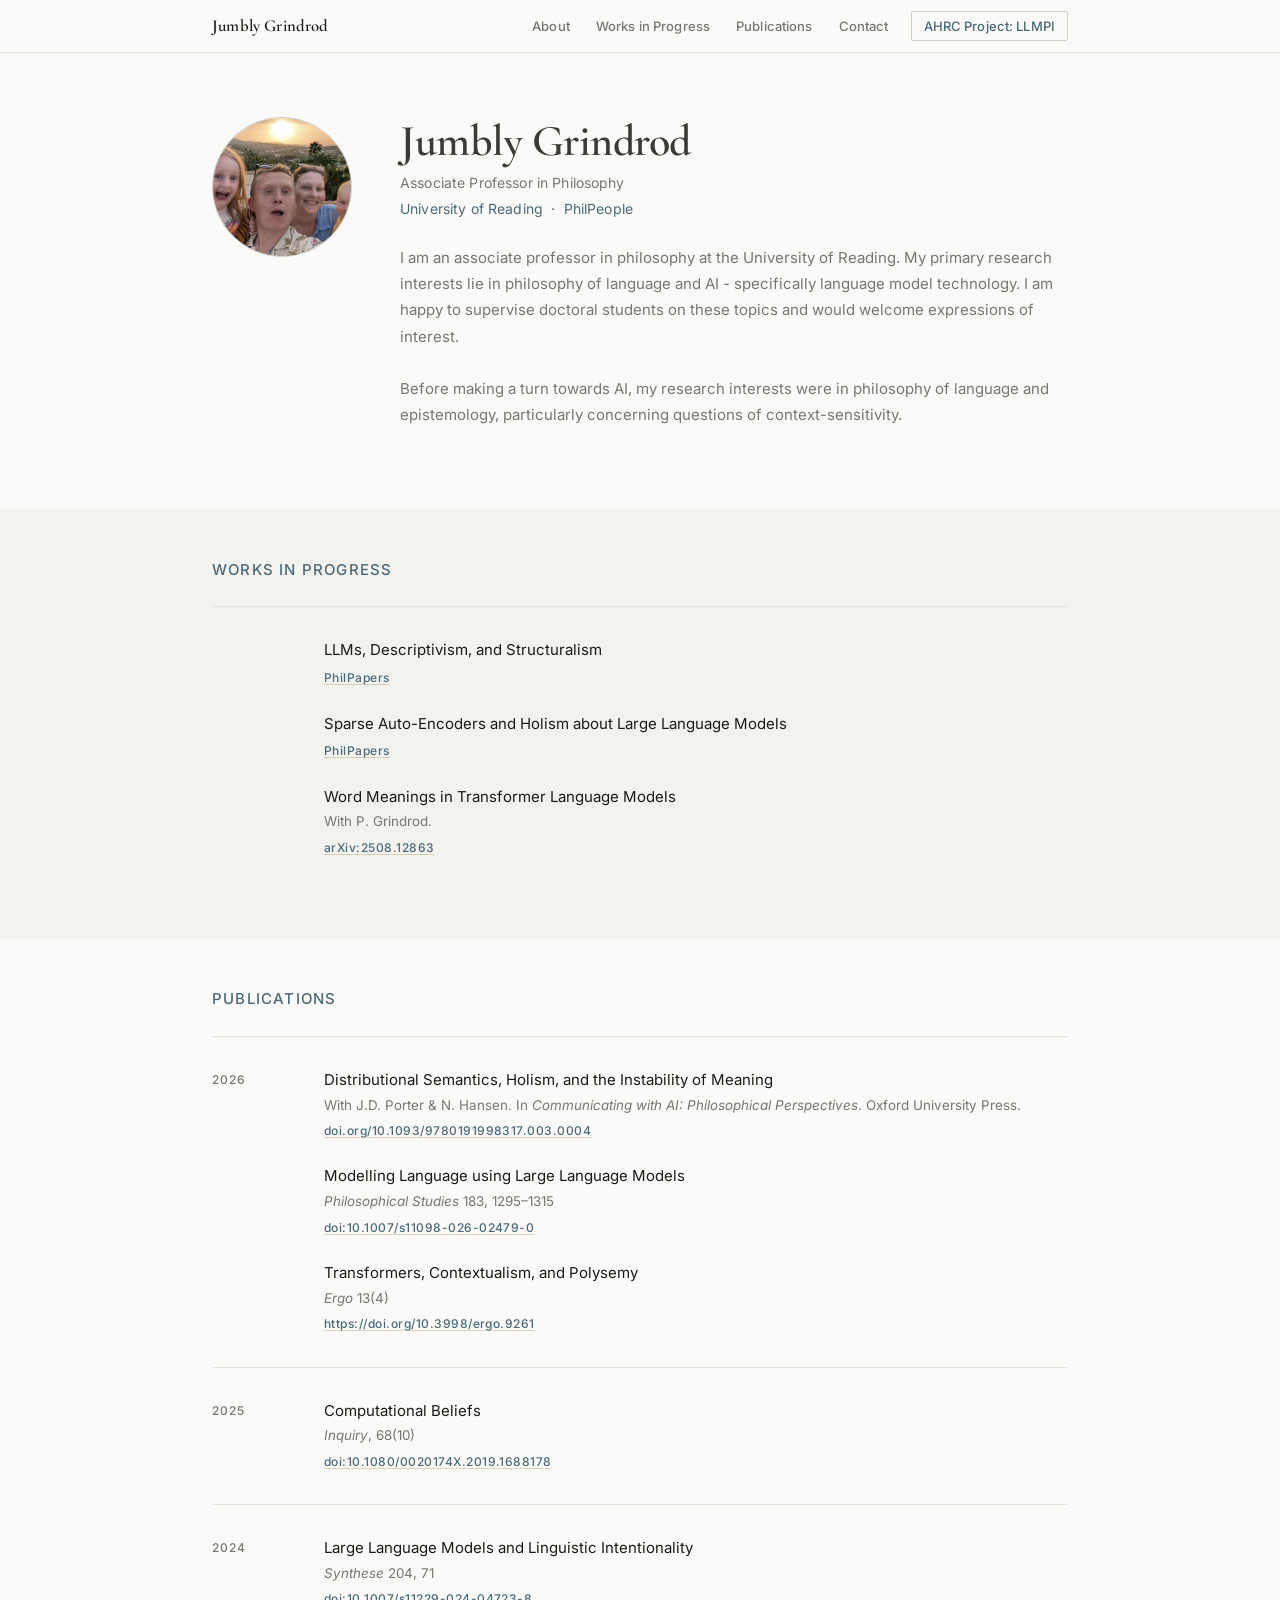
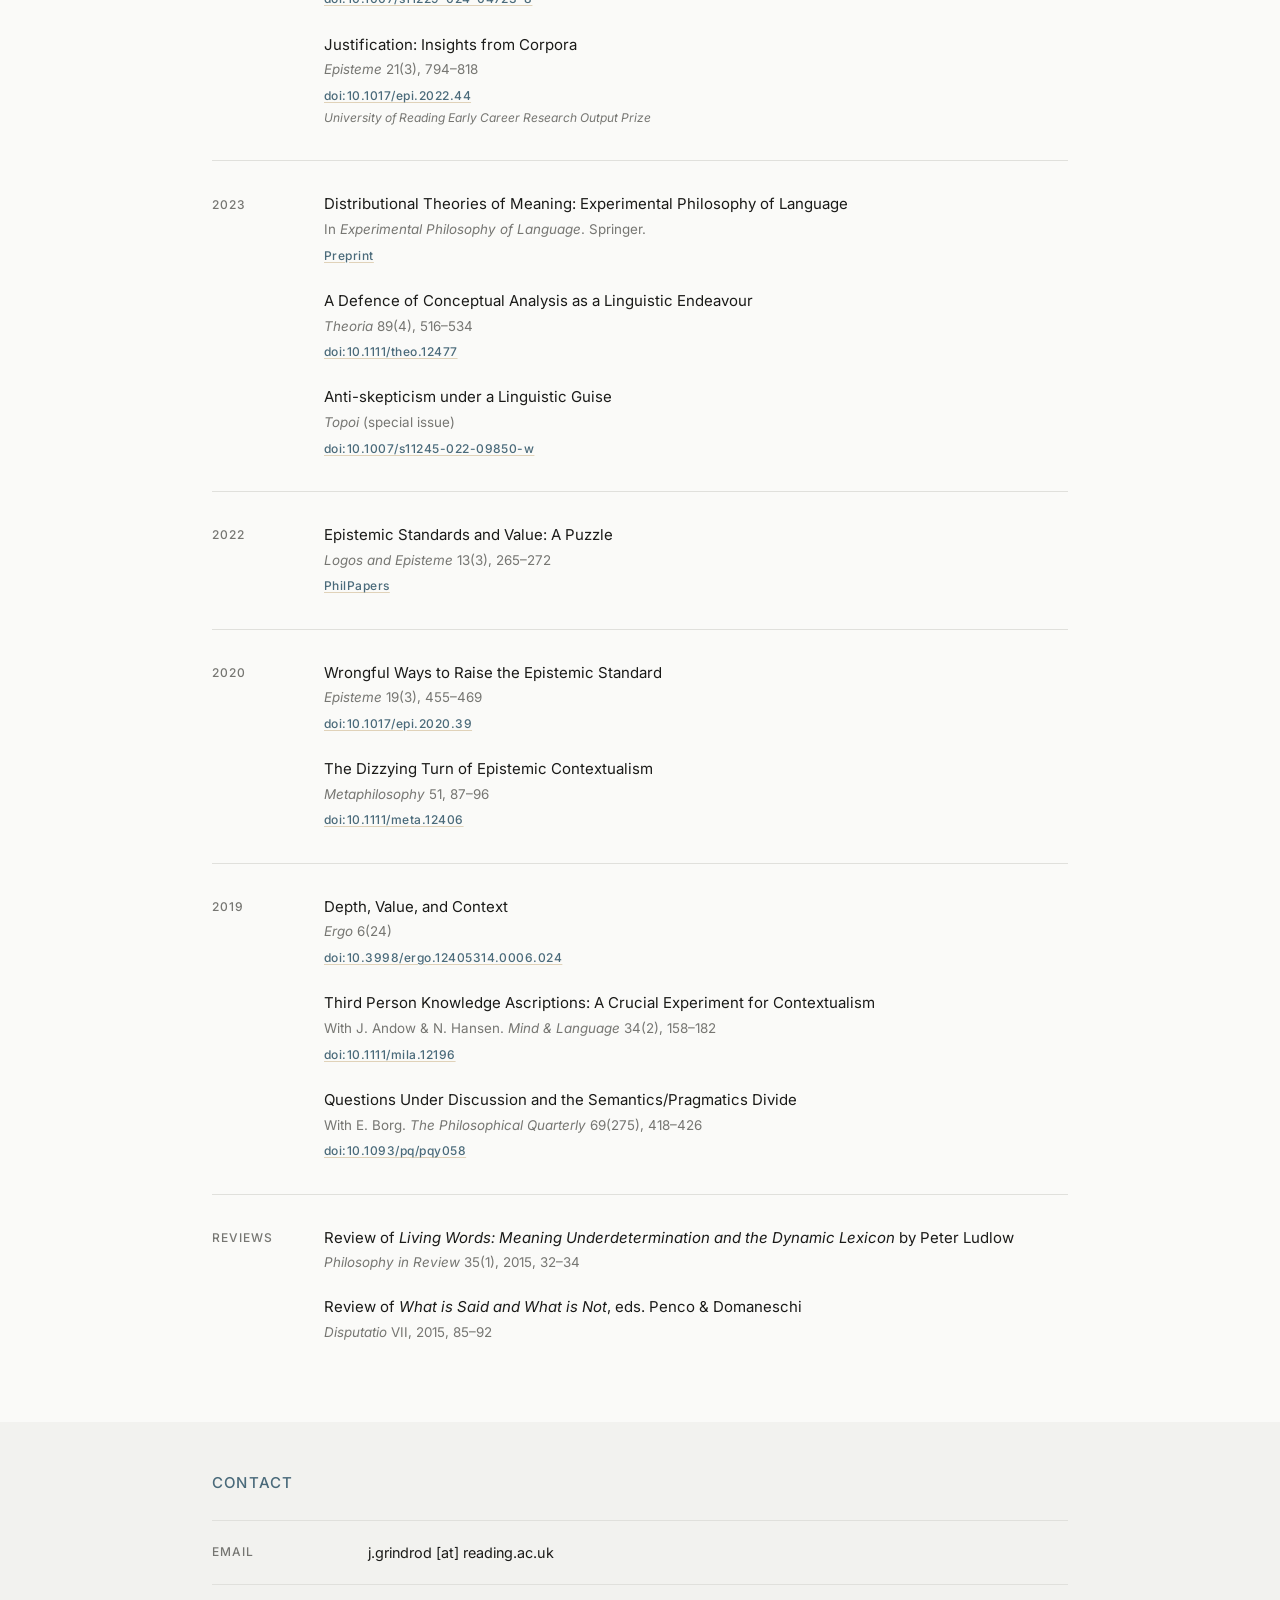
==== index.html @ 39da453f "Update publication link and clean up HTML structure Updated publication link to use DOI format and r" ====
<!DOCTYPE html>
<html lang="en">
<head>
  <meta charset="UTF-8">
  <meta name="viewport" content="width=device-width, initial-scale=1.0">
  <title>Jumbly Grindrod — Philosopher</title>
  <meta name="description" content="Jumbly Grindrod is an associate professor in Philosophy at the University of Reading, working on philosophy of language, epistemology, and philosophy of AI.">
  <link rel="preconnect" href="https://fonts.googleapis.com">
  <link rel="preconnect" href="https://fonts.gstatic.com" crossorigin>
  <link href="https://fonts.googleapis.com/css2?family=Cormorant+Garamond:ital,wght@0,400;0,500;0,600;0,700;1,400;1,600&family=Inter:wght@400;500&display=swap" rel="stylesheet">
  <link rel="stylesheet" href="css/styles.css">
</head>
<body>

  <!-- NAV -->
  <nav>
    <div class="container nav-inner">
      <a class="nav-logo" href="#">Jumbly Grindrod</a>
      <input type="checkbox" id="nav-toggle">
      <label class="nav-hamburger" for="nav-toggle">
        <span></span><span></span><span></span>
      </label>
      <ul class="nav-links">
        <li><a href="#about">About</a></li>
        <li><a href="#wip">Works in Progress</a></li>
        <li><a href="#publications">Publications</a></li>
        <li><a href="#contact">Contact</a></li>
        <li><a href="ahrc-project.html" class="nav-cta">AHRC Project: LLMPI</a></li>
      </ul>
    </div>
  </nav>

  <!-- ABOUT -->
  <section id="about">
    <div class="container">
      <div class="hero">
        <img class="hero-photo" src="profile.jpg" alt="Jumbly Grindrod">
        <div class="hero-body">
          <h1 class="hero-name">Jumbly Grindrod</h1>
          <p class="hero-role">Associate Professor in Philosophy</p>
          <p class="hero-inst"><a href="https://www.reading.ac.uk/philosophy/philosophy-staff-profiles/dr-jumbly-grindrod" target="_blank" rel="noopener">University of Reading</a> &nbsp;·&nbsp; <a href="https://philpeople.org/profiles/jumbly-grindrod" target="_blank" rel="noopener">PhilPeople</a></p>
          <p class="hero-bio">
            I am an associate professor in philosophy at the University of Reading. My primary research interests lie in philosophy of language and AI - specifically language model technology. I am happy to supervise doctoral students on these topics and would welcome expressions of interest. 
            <br>
            <br>

            Before making a turn towards AI, my research interests were in philosophy of language and epistemology, particularly concerning questions of context-sensitivity. 

          
          </p>
        </div>
      </div>
    </div>
  </section>

  <!-- WORKS IN PROGRESS -->
  <section id="wip" class="alt">
    <div class="container">
      <span class="section-eyebrow section-eyebrow-lg">Works in Progress</span>

      <div class="pub-list">

        <div class="pub-year-group">
          <div class="pub-year"></div>
          <div class="pub-items">

            <div class="pub-item">
              <div class="pub-title">LLMs, Descriptivism, and Structuralism</div>
              <div class="pub-links-row">
                <a class="pub-link" href="https://philpapers.org/rec/GRILDA-4" target="_blank" rel="noopener">PhilPapers</a>
              </div>
            </div>

            <div class="pub-item">
              <div class="pub-title">Sparse Auto-Encoders and Holism about Large Language Models</div>
              <div class="pub-links-row">
                <a class="pub-link" href="https://philpapers.org/rec/GRISAA-5" target="_blank" rel="noopener">PhilPapers</a>
              </div>
            </div>

            <div class="pub-item">
              <div class="pub-title">Word Meanings in Transformer Language Models</div>
              <div class="pub-venue">With P. Grindrod.</div>
              <div class="pub-links-row">
                <a class="pub-link" href="https://arxiv.org/abs/2508.12863" target="_blank" rel="noopener">arXiv:2508.12863</a>
              </div>
            </div>

          </div>
        </div>

      </div>
    </div>
  </section>

  <!-- PUBLICATIONS -->
  <section id="publications">
    <div class="container">
      <span class="section-eyebrow section-eyebrow-lg">Publications</span>

      <div class="pub-list">


        <!-- 2026 -->
                <div class="pub-year-group">
          <div class="pub-year">2026</div>
          <div class="pub-items">

            <div class="pub-item">
              <div class="pub-title">Distributional Semantics, Holism, and the Instability of Meaning</div>
              <div class="pub-venue">With J.D. Porter &amp; N. Hansen. In <em>Communicating with AI: Philosophical Perspectives</em>. Oxford University Press.</div>
              <div class="pub-links-row">
                <a class="pub-link" href="https://academic.oup.com/book/63302/chapter/573018361" target="_blank" rel="noopener">doi.org/10.1093/9780191998317.003.0004</a>
              </div>
            </div>
        
            <div class="pub-item">
              <div class="pub-title">Modelling Language using Large Language Models</div>
              <div class="pub-venue"><em>Philosophical Studies</em> 183, 1295–1315</div>
              <div class="pub-links-row">
                <a class="pub-link" href="https://doi.org/10.1007/s11098-026-02479-0" target="_blank" rel="noopener">doi:10.1007/s11098-026-02479-0</a>
              </div>
            </div>

            <div class="pub-item">
              <div class="pub-title">Transformers, Contextualism, and Polysemy</div>
              <div class="pub-venue"><em>Ergo</em> 13(4)</div>
              <div class="pub-links-row">
                <a class="pub-link" href="https://doi.org/10.3998/ergo.9261" target="_blank" rel="noopener">https://doi.org/10.3998/ergo.9261</a>
              </div>
            </div>

          </div>
        </div>


        <!-- 2025-->

                <div class="pub-year-group">
          <div class="pub-year">2025</div>
          <div class="pub-items">

            <div class="pub-item">
              <div class="pub-title">Computational Beliefs</div>
              <div class="pub-venue"><em>Inquiry</em>, 68(10)</div>
              <div class="pub-links-row">
                <a class="pub-link" href="https://doi.org/10.1080/0020174X.2019.1688178" target="_blank" rel="noopener">doi:10.1080/0020174X.2019.1688178</a>
              </div>
            </div>

          </div>
        </div>

        <!-- 2024 -->
        <div class="pub-year-group">
          <div class="pub-year">2024</div>
          <div class="pub-items">

            <div class="pub-item">
              <div class="pub-title">Large Language Models and Linguistic Intentionality</div>
              <div class="pub-venue"><em>Synthese</em> 204, 71</div>
              <div class="pub-links-row">
                <a class="pub-link" href="https://doi.org/10.1007/s11229-024-04723-8" target="_blank" rel="noopener">doi:10.1007/s11229-024-04723-8</a>
              </div>
            </div>

            <div class="pub-item">
              <div class="pub-title">Justification: Insights from Corpora</div>
              <div class="pub-venue"><em>Episteme</em> 21(3), 794–818</div>
              <div class="pub-links-row">
                <a class="pub-link" href="https://doi.org/10.1017/epi.2022.44" target="_blank" rel="noopener">doi:10.1017/epi.2022.44</a>
              </div>
              <div class="pub-note">University of Reading Early Career Research Output Prize</div>
            </div>

          </div>
        </div>

        <!-- 2023 -->
        <div class="pub-year-group">
          <div class="pub-year">2023</div>
          <div class="pub-items">

            <div class="pub-item">
              <div class="pub-title">Distributional Theories of Meaning: Experimental Philosophy of Language</div>
              <div class="pub-venue">In <em>Experimental Philosophy of Language</em>. Springer.</div>
              <div class="pub-links-row">
                <a class="pub-link" href="https://centaur.reading.ac.uk/113299/1/Distributional%20theories%20of%20meaning%20-%20preprint.pdf" target="_blank" rel="noopener">Preprint</a>
              </div>
            </div>

            <div class="pub-item">
              <div class="pub-title">A Defence of Conceptual Analysis as a Linguistic Endeavour</div>
              <div class="pub-venue"><em>Theoria</em> 89(4), 516–534</div>
              <div class="pub-links-row">
                <a class="pub-link" href="https://doi.org/10.1111/theo.12477" target="_blank" rel="noopener">doi:10.1111/theo.12477</a>
              </div>
            </div>

            <div class="pub-item">
              <div class="pub-title">Anti-skepticism under a Linguistic Guise</div>
              <div class="pub-venue"><em>Topoi</em> (special issue)</div>
              <div class="pub-links-row">
                <a class="pub-link" href="https://doi.org/10.1007/s11245-022-09850-w" target="_blank" rel="noopener">doi:10.1007/s11245-022-09850-w</a>
              </div>
            </div>

          </div>
        </div>

        <!-- 2022 -->
        <div class="pub-year-group">
          <div class="pub-year">2022</div>
          <div class="pub-items">

            <div class="pub-item">
              <div class="pub-title">Epistemic Standards and Value: A Puzzle</div>
              <div class="pub-venue"><em>Logos and Episteme</em> 13(3), 265–272</div>
              <div class="pub-links-row">
                <a class="pub-link" href="https://philpapers.org/rec/GRIESA-6" target="_blank" rel="noopener">PhilPapers</a>
              </div>
            </div>

          </div>
        </div>

        <!-- 2020 -->
        <div class="pub-year-group">
          <div class="pub-year">2020</div>
          <div class="pub-items">

            <div class="pub-item">
              <div class="pub-title">Wrongful Ways to Raise the Epistemic Standard</div>
              <div class="pub-venue"><em>Episteme</em> 19(3), 455–469</div>
              <div class="pub-links-row">
                <a class="pub-link" href="https://doi.org/10.1017/epi.2020.39" target="_blank" rel="noopener">doi:10.1017/epi.2020.39</a>
              </div>
            </div>

            <div class="pub-item">
              <div class="pub-title">The Dizzying Turn of Epistemic Contextualism</div>
              <div class="pub-venue"><em>Metaphilosophy</em> 51, 87–96</div>
              <div class="pub-links-row">
                <a class="pub-link" href="https://doi.org/10.1111/meta.12406" target="_blank" rel="noopener">doi:10.1111/meta.12406</a>
              </div>
            </div>

          </div>
        </div>

        <!-- 2019 -->
      <div class="pub-year-group">
          <div class="pub-year">2019</div>
          <div class="pub-items">

            <div class="pub-item">
              <div class="pub-title">Depth, Value, and Context</div>
              <div class="pub-venue"><em>Ergo</em> 6(24)</div>
              <div class="pub-links-row">
                <a class="pub-link" href="https://quod.lib.umich.edu/e/ergo/12405314.0006.024/--depth-value-and-context?rgn=main;view=fulltext" target="_blank" rel="noopener">doi:10.3998/ergo.12405314.0006.024</a>
              </div>
            </div>

            <div class="pub-item">
              <div class="pub-title">Third Person Knowledge Ascriptions: A Crucial Experiment for Contextualism</div>
              <div class="pub-venue">With J. Andow &amp; N. Hansen. <em>Mind &amp; Language</em> 34(2), 158–182</div>
              <div class="pub-links-row">
                <a class="pub-link" href="https://doi.org/10.1111/mila.12196" target="_blank" rel="noopener">doi:10.1111/mila.12196</a>
              </div>
            </div>

            <div class="pub-item">
              <div class="pub-title">Questions Under Discussion and the Semantics/Pragmatics Divide</div>
              <div class="pub-venue">With E. Borg. <em>The Philosophical Quarterly</em> 69(275), 418–426</div>
              <div class="pub-links-row">
                <a class="pub-link" href="https://doi.org/10.1093/pq/pqy058" target="_blank" rel="noopener">doi:10.1093/pq/pqy058</a>
              </div>
            </div>

          </div>
        </div>

        <!-- REVIEWS -->
        <div class="pub-year-group">
          <div class="pub-year">Reviews</div>

          <div class="pub-items">

            <div class="pub-item">
              <div class="pub-title">Review of <em>Living Words: Meaning Underdetermination and the Dynamic Lexicon</em> by Peter Ludlow</div>
              <div class="pub-venue"><em>Philosophy in Review</em> 35(1), 2015, 32–34</div>
            </div>

            <div class="pub-item">
              <div class="pub-title">Review of <em>What is Said and What is Not</em>, eds. Penco &amp; Domaneschi</div>
              <div class="pub-venue"><em>Disputatio</em> VII, 2015, 85–92</div>
            </div>

          </div>
        </div>

      </div><!-- /pub-list -->
    </div>
  </section>

  <!-- CONTACT -->
  <section id="contact" class="alt">
    <div class="container">
      <span class="section-eyebrow section-eyebrow-lg">Contact</span>

      <div class="contact-rows">

        <div class="contact-row">
          <div class="contact-row-label">Email</div>
          <div class="contact-row-value">
            j.grindrod [at] reading.ac.uk
          </div>
        </div>

      </div>
    </div>
  </section>



  <script>document.getElementById('year').textContent = new Date().getFullYear();</script>
</body>
</html>
---- css/styles.css ----
/* ============================================================
   DESIGN TOKENS
   ============================================================ */
:root {
  --bg:          #FAFAF8;
  --bg-alt:      #F2F2EF;
  --surface:     #E8E8E4;
  --text:        #1A1A18;
  --text-muted:  #767672;
  --accent:      #4A6A7A;
  --border:      #E0E0DC;
  --border-mid:  #CECECA;

  --font-serif: 'Cormorant Garamond', Georgia, serif;
  --font-sans:  'Inter', system-ui, sans-serif;
  --max-width:  920px;
}

/* ============================================================
   RESET + BASE
   ============================================================ */
*, *::before, *::after { box-sizing: border-box; margin: 0; padding: 0; }

html { scroll-behavior: smooth; }

body {
  font-family: var(--font-sans);
  font-size: 1rem;
  line-height: 1.7;
  color: var(--text);
  background: var(--bg);
  -webkit-font-smoothing: antialiased;
}

img { max-width: 100%; display: block; }

a { color: var(--accent); text-decoration: none; transition: opacity 0.15s; }
a:hover { opacity: 0.75; }

ul { list-style: none; }

hr {
  border: none;
  border-top: 1px solid var(--border);
  margin-block: 2.5rem;
}

/* ============================================================
   LAYOUT
   ============================================================ */
.container {
  width: 100%;
  max-width: var(--max-width);
  margin-inline: auto;
  padding-inline: 2rem;
}

section {
  padding-block: 3rem;
}

section.alt {
  background: var(--bg-alt);
}

/* ============================================================
   NAVIGATION
   ============================================================ */
nav {
  position: sticky;
  top: 0;
  z-index: 100;
  background: rgba(250, 250, 248, 0.92);
  backdrop-filter: blur(16px);
  -webkit-backdrop-filter: blur(16px);
  border-bottom: 1px solid var(--border);
}

.nav-inner {
  display: flex;
  align-items: center;
  gap: 2rem;
  height: 3.25rem;
}

.nav-logo {
  font-family: var(--font-serif);
  font-size: 1.05rem;
  font-weight: 600;
  color: var(--text);
  letter-spacing: 0.01em;
  flex-shrink: 0;
}
.nav-logo:hover { opacity: 1; color: var(--accent); }

#nav-toggle { display: none; }

.nav-hamburger {
  display: none;
  flex-direction: column;
  justify-content: center;
  gap: 5px;
  width: 2rem;
  height: 2rem;
  cursor: pointer;
  margin-left: auto;
  flex-shrink: 0;
}
.nav-hamburger span {
  display: block;
  height: 1px;
  background: var(--text-muted);
  border-radius: 1px;
  transition: transform 0.2s, opacity 0.2s;
}

.nav-links {
  display: flex;
  align-items: center;
  gap: 0.125rem;
  margin-left: auto;
}

.nav-links a {
  font-size: 0.8125rem;
  font-weight: 500;
  color: var(--text-muted);
  padding: 0.375rem 0.75rem;
  letter-spacing: 0.01em;
  transition: color 0.15s;
}
.nav-links a:hover { color: var(--text); opacity: 1; }

.nav-links .nav-cta {
  color: var(--accent);
  border: 1px solid var(--border-mid);
  border-radius: 2px;
  margin-left: 0.5rem;
}
.nav-links .nav-cta:hover { border-color: var(--accent); color: var(--accent); opacity: 1; }

/* ============================================================
   HERO / ABOUT
   ============================================================ */
#about {
  padding-block: 4rem 3rem;
}

.hero {
  display: grid;
  grid-template-columns: 140px 1fr;
  gap: 3rem;
  align-items: start;
}

.hero-photo {
  width: 140px;
  height: 140px;
  border-radius: 50%;
  object-fit: cover;
  border: 1px solid var(--border-mid);
  filter: grayscale(20%);
}

.hero-photo-placeholder {
  width: 140px;
  height: 140px;
  border-radius: 50%;
  background: var(--surface);
  border: 1px solid var(--border-mid);
  display: flex;
  align-items: center;
  justify-content: center;
  font-family: var(--font-serif);
  font-size: 2rem;
  font-weight: 600;
  color: var(--text-muted);
  letter-spacing: -1px;
}

.hero-body {}

.hero-name {
  font-family: var(--font-serif);
  font-size: 2.75rem;
  font-weight: 600;
  letter-spacing: -0.5px;
  line-height: 1.1;
  color: #3A3A36;
  margin-bottom: 0.375rem;
}

.hero-role {
  font-size: 0.875rem;
  color: var(--text-muted);
  margin-bottom: 0.125rem;
  letter-spacing: 0.01em;
}

.hero-inst {
  font-size: 0.875rem;
  color: var(--accent);
  margin-bottom: 1.5rem;
  letter-spacing: 0.01em;
}

.hero-bio {
  font-size: 0.9375rem;
  color: var(--text-muted);
  line-height: 1.75;
  margin-bottom: 2rem;
}

.hero-actions {
  display: flex;
  flex-wrap: wrap;
  gap: 1rem;
  align-items: center;
}

/* ============================================================
   SECTION HEADING
   ============================================================ */
.section-eyebrow {
  font-size: 0.6875rem;
  font-weight: 500;
  letter-spacing: 0.15em;
  text-transform: uppercase;
  color: var(--accent);
  margin-bottom: 0.75rem;
  display: block;
}

.section-eyebrow-lg {
  font-size: 0.9375rem;
  letter-spacing: 0.08em;
  margin-bottom: 1.5rem;
}

.section-title {
  font-family: var(--font-serif);
  font-size: 2.25rem;
  font-weight: 600;
  letter-spacing: -0.25px;
  color: var(--text);
  line-height: 1.15;
  margin-bottom: 0.5rem;
}

.section-intro {
  font-size: 0.9375rem;
  color: var(--text-muted);
  line-height: 1.75;
  max-width: 100%;
  margin-bottom: 3rem;
}

/* ============================================================
   BUTTONS
   ============================================================ */
.btn {
  display: inline-flex;
  align-items: center;
  gap: 0.375rem;
  font-family: var(--font-sans);
  font-size: 0.8125rem;
  font-weight: 500;
  letter-spacing: 0.03em;
  padding: 0.5rem 1.125rem;
  border-radius: 2px;
  cursor: pointer;
  transition: opacity 0.15s, background 0.15s, color 0.15s, border-color 0.15s;
  text-decoration: none;
  white-space: nowrap;
}

.btn-primary {
  background: var(--accent);
  color: #FFFFFF;
  font-weight: 600;
}
.btn-primary:hover { opacity: 0.85; color: #FFFFFF; }

.btn-outline {
  border: 1px solid var(--border-mid);
  color: var(--text-muted);
  background: transparent;
}
.btn-outline:hover { border-color: var(--text-muted); color: var(--text); opacity: 1; }

.btn-ghost {
  color: var(--accent);
  padding-left: 0;
  padding-right: 0;
  letter-spacing: 0.04em;
  font-size: 0.8rem;
}
.btn-ghost:hover { opacity: 0.7; }

/* ============================================================
   RESEARCH SECTION
   ============================================================ */
.research-areas {
  font-size: 0.9375rem;
  color: var(--text-muted);
  line-height: 1.9;
  margin-bottom: 3rem;
}

.research-areas strong {
  color: var(--text);
  font-weight: 500;
}

.project-block {
  border-top: 1px solid var(--border-mid);
  padding-top: 2rem;
}

.project-block-label {
  font-size: 0.6875rem;
  font-weight: 500;
  letter-spacing: 0.15em;
  text-transform: uppercase;
  color: var(--accent);
  margin-bottom: 0.625rem;
}

.project-block-title {
  font-family: var(--font-serif);
  font-size: 1.4rem;
  font-weight: 600;
  color: var(--text);
  margin-bottom: 0.375rem;
}

.project-block-meta {
  font-size: 0.8125rem;
  color: var(--text-muted);
  margin-bottom: 1rem;
}

.project-block-body {
  font-size: 0.9rem;
  color: var(--text-muted);
  line-height: 1.75;
  max-width: 540px;
  margin-bottom: 1.25rem;
}

/* ============================================================
   PUBLICATIONS
   ============================================================ */
.pub-list { display: flex; flex-direction: column; }

.pub-year-group {
  border-top: 1px solid var(--border);
  padding-top: 2rem;
  margin-bottom: 2rem;
  display: grid;
  grid-template-columns: 80px 1fr;
  gap: 1rem 2rem;
}

.pub-year {
  font-size: 0.75rem;
  font-weight: 500;
  letter-spacing: 0.08em;
  text-transform: uppercase;
  color: var(--text-muted);
  padding-top: 0.1em;
}

.pub-items {
  display: flex;
  flex-direction: column;
  gap: 1.5rem;
}

.pub-item {}

.pub-title {
  font-size: 0.9375rem;
  color: var(--text);
  line-height: 1.5;
  margin-bottom: 0.2rem;
}

.pub-venue {
  font-size: 0.8375rem;
  color: var(--text-muted);
  line-height: 1.5;
}
.pub-venue em { font-style: italic; }

.pub-authors {
  font-size: 0.8rem;
  color: var(--text-muted);
  margin-top: 0.1rem;
}

.pub-links-row {
  display: flex;
  gap: 0.875rem;
  margin-top: 0.4rem;
}

.pub-link {
  font-size: 0.75rem;
  font-weight: 500;
  letter-spacing: 0.04em;
  color: var(--accent);
  text-decoration: underline;
  text-underline-offset: 2px;
  text-decoration-color: rgba(184,151,90,0.4);
}
.pub-link:hover { opacity: 1; text-decoration-color: var(--accent); }

.pub-note {
  font-size: 0.75rem;
  color: var(--text-muted);
  font-style: italic;
  margin-top: 0.1rem;
}

/* ============================================================
   CONTACT
   ============================================================ */
.contact-rows {
  display: flex;
  flex-direction: column;
}

.contact-row {
  display: grid;
  grid-template-columns: 140px 1fr;
  gap: 1rem;
  padding-block: 1.25rem;
  border-top: 1px solid var(--border);
  font-size: 0.9rem;
}
.contact-row:last-child { border-bottom: 1px solid var(--border); }

.contact-row-label {
  font-size: 0.75rem;
  font-weight: 500;
  letter-spacing: 0.08em;
  text-transform: uppercase;
  color: var(--text-muted);
  padding-top: 0.15em;
}

.contact-row-value {
  color: var(--text);
  line-height: 1.6;
}

.contact-row-value a { color: var(--accent); }
.contact-row-value p { font-size: 0.8375rem; color: var(--text-muted); margin-top: 0.125rem; }

/* ============================================================
   FOOTER
   ============================================================ */
footer {
  background: var(--bg);
  border-top: 1px solid var(--border);
  padding-block: 2.5rem;
}

.footer-inner {
  display: flex;
  justify-content: space-between;
  align-items: center;
  flex-wrap: wrap;
  gap: 1rem;
}

.footer-name {
  font-family: var(--font-serif);
  font-size: 1rem;
  font-weight: 600;
  color: var(--text);
  margin-bottom: 0.2rem;
}

.footer-copy {
  font-size: 0.75rem;
  color: var(--text-muted);
}

.footer-links {
  display: flex;
  gap: 1.5rem;
  flex-wrap: wrap;
}
.footer-links a {
  font-size: 0.8rem;
  color: var(--text-muted);
  letter-spacing: 0.01em;
}
.footer-links a:hover { color: var(--text); opacity: 1; }

/* ============================================================
   PROJECT PAGE
   ============================================================ */
.project-hero {
  background: var(--bg-alt);
  border-bottom: 1px solid var(--border);
  padding-block: 5rem 4rem;
}

.project-hero .section-title {
  font-size: 2.5rem;
  margin-bottom: 2rem;
}

.project-hero-body {
  font-size: 0.9375rem;
  color: var(--text-muted);
  max-width: 100%;
  line-height: 1.75;
  margin-bottom: 1rem;
}

.funding-strip {
  display: flex;
  gap: 3rem;
  flex-wrap: wrap;
  padding-top: 2.5rem;
  border-top: 1px solid var(--border-mid);
}

.funding-stat-value {
  font-family: var(--font-serif);
  font-size: 2rem;
  font-weight: 600;
  color: var(--accent);
  line-height: 1;
  margin-bottom: 0.25rem;
}

.funding-stat-label {
  font-size: 0.75rem;
  color: var(--text-muted);
  letter-spacing: 0.05em;
  text-transform: uppercase;
}

/* Themes */
.themes-list {
  display: flex;
  flex-direction: column;
}

.theme-item {
  padding-block: 1.75rem;
  border-top: 1px solid var(--border);
  display: grid;
  grid-template-columns: 1fr 2fr;
  gap: 2rem;
  align-items: start;
}
.theme-item:last-child { border-bottom: 1px solid var(--border); }

.theme-num {
  font-family: var(--font-serif);
  font-size: 2.5rem;
  font-weight: 600;
  color: var(--border-mid);
  line-height: 1;
}

.theme-title {
  font-family: var(--font-serif);
  font-size: 1.2rem;
  font-weight: 600;
  color: var(--text);
  margin-bottom: 0.5rem;
}

.theme-desc {
  font-size: 0.875rem;
  color: var(--text-muted);
  line-height: 1.75;
}

/* Postdoc */
.postdoc-details {
  border-top: 1px solid var(--border);
  padding-top: 2.5rem;
  margin-top: 2.5rem;
  display: grid;
  grid-template-columns: 1fr 1fr;
  gap: 2rem 3rem;
  margin-bottom: 2.5rem;
}

.detail-label {
  font-size: 0.6875rem;
  font-weight: 500;
  letter-spacing: 0.12em;
  text-transform: uppercase;
  color: var(--text-muted);
  margin-bottom: 0.375rem;
}

.detail-value {
  font-size: 0.9375rem;
  color: var(--text);
}

/* Timeline */
.phase-list {
  display: flex;
  flex-direction: column;
  padding-left: 1.5rem;
  border-left: 1px solid var(--border);
  gap: 2.5rem;
  margin-left: 0.5rem;
}

.phase-item { position: relative; }

.phase-item::before {
  content: '';
  position: absolute;
  left: -1.625rem;
  top: 0.45rem;
  width: 8px;
  height: 8px;
  border-radius: 50%;
  background: var(--accent);
  border: 2px solid var(--bg-alt);
}

.phase-label {
  font-size: 0.6875rem;
  font-weight: 500;
  letter-spacing: 0.12em;
  text-transform: uppercase;
  color: var(--accent);
  margin-bottom: 0.375rem;
}

.phase-title {
  font-family: var(--font-serif);
  font-size: 1.15rem;
  font-weight: 600;
  color: var(--text);
  margin-bottom: 0.375rem;
}

.phase-desc {
  font-size: 0.875rem;
  color: var(--text-muted);
  line-height: 1.7;
}

/* People */
.people-grid {
  display: flex;
  gap: 2rem;
  flex-wrap: wrap;
}

.person-card {
  display: flex;
  flex-direction: column;
  align-items: center;
  text-align: center;
  gap: 0.75rem;
  padding: 1.75rem 2rem;
  border: 1px solid var(--border);
  border-radius: 2px;
  min-width: 180px;
}

.person-card.open {
  border-style: dashed;
  border-color: var(--border-mid);
}

.person-avatar {
  width: 64px;
  height: 64px;
  border-radius: 50%;
  background: var(--surface);
  border: 1px solid var(--border-mid);
  display: flex;
  align-items: center;
  justify-content: center;
  font-family: var(--font-serif);
  font-size: 1.25rem;
  font-weight: 600;
  color: var(--text-muted);
}

.person-name {
  font-family: var(--font-serif);
  font-size: 1rem;
  font-weight: 600;
  color: var(--text);
}

.person-role {
  font-size: 0.8rem;
  color: var(--text-muted);
  line-height: 1.5;
}

/* ============================================================
   RESPONSIVE — 640px nav
   ============================================================ */
@media (max-width: 640px) {
  .nav-hamburger { display: flex; }

  .nav-inner { flex-wrap: wrap; height: auto; padding-block: 0.75rem; }

  .nav-links {
    display: none;
    flex-direction: column;
    align-items: flex-start;
    width: 100%;
    padding-bottom: 0.75rem;
    gap: 0;
  }

  .nav-links .nav-cta { margin-left: 0; margin-top: 0.5rem; }

  #nav-toggle:checked ~ .nav-links { display: flex; }
  #nav-toggle:checked ~ label.nav-hamburger span:nth-child(1) { transform: translateY(6px) rotate(45deg); }
  #nav-toggle:checked ~ label.nav-hamburger span:nth-child(2) { opacity: 0; }
  #nav-toggle:checked ~ label.nav-hamburger span:nth-child(3) { transform: translateY(-6px) rotate(-45deg); }
}

/* ============================================================
   RESPONSIVE — 600px layout
   ============================================================ */
@media (max-width: 600px) {
  section { padding-block: 2rem; }
  #about { padding-block: 2.5rem 2rem; }

  .hero { grid-template-columns: 1fr; gap: 2rem; }
  .hero-photo, .hero-photo-placeholder { width: 100px; height: 100px; }
  .hero-name { font-size: 2.25rem; }

  .pub-year-group { grid-template-columns: 1fr; gap: 0.75rem; }
  .pub-year { padding-top: 0; }

  .contact-row { grid-template-columns: 1fr; gap: 0.25rem; }

  .theme-item { grid-template-columns: 1fr; gap: 0.5rem; }
  .theme-num { font-size: 1.5rem; }

  .postdoc-details { grid-template-columns: 1fr; gap: 1.25rem; }

  .project-hero .section-title { font-size: 1.875rem; }
  .project-hero-body { font-size: 0.875rem; }
}

/* ============================================================
   PLACEHOLDER TEXT (edit before publishing)
   ============================================================ */
.edit-me {
  color: var(--text-muted);
  font-style: italic;
  border: 1px dashed var(--border-mid);
  padding: 0.75rem 1rem;
  border-radius: 2px;
  font-size: 0.875rem;
  line-height: 1.7;
}
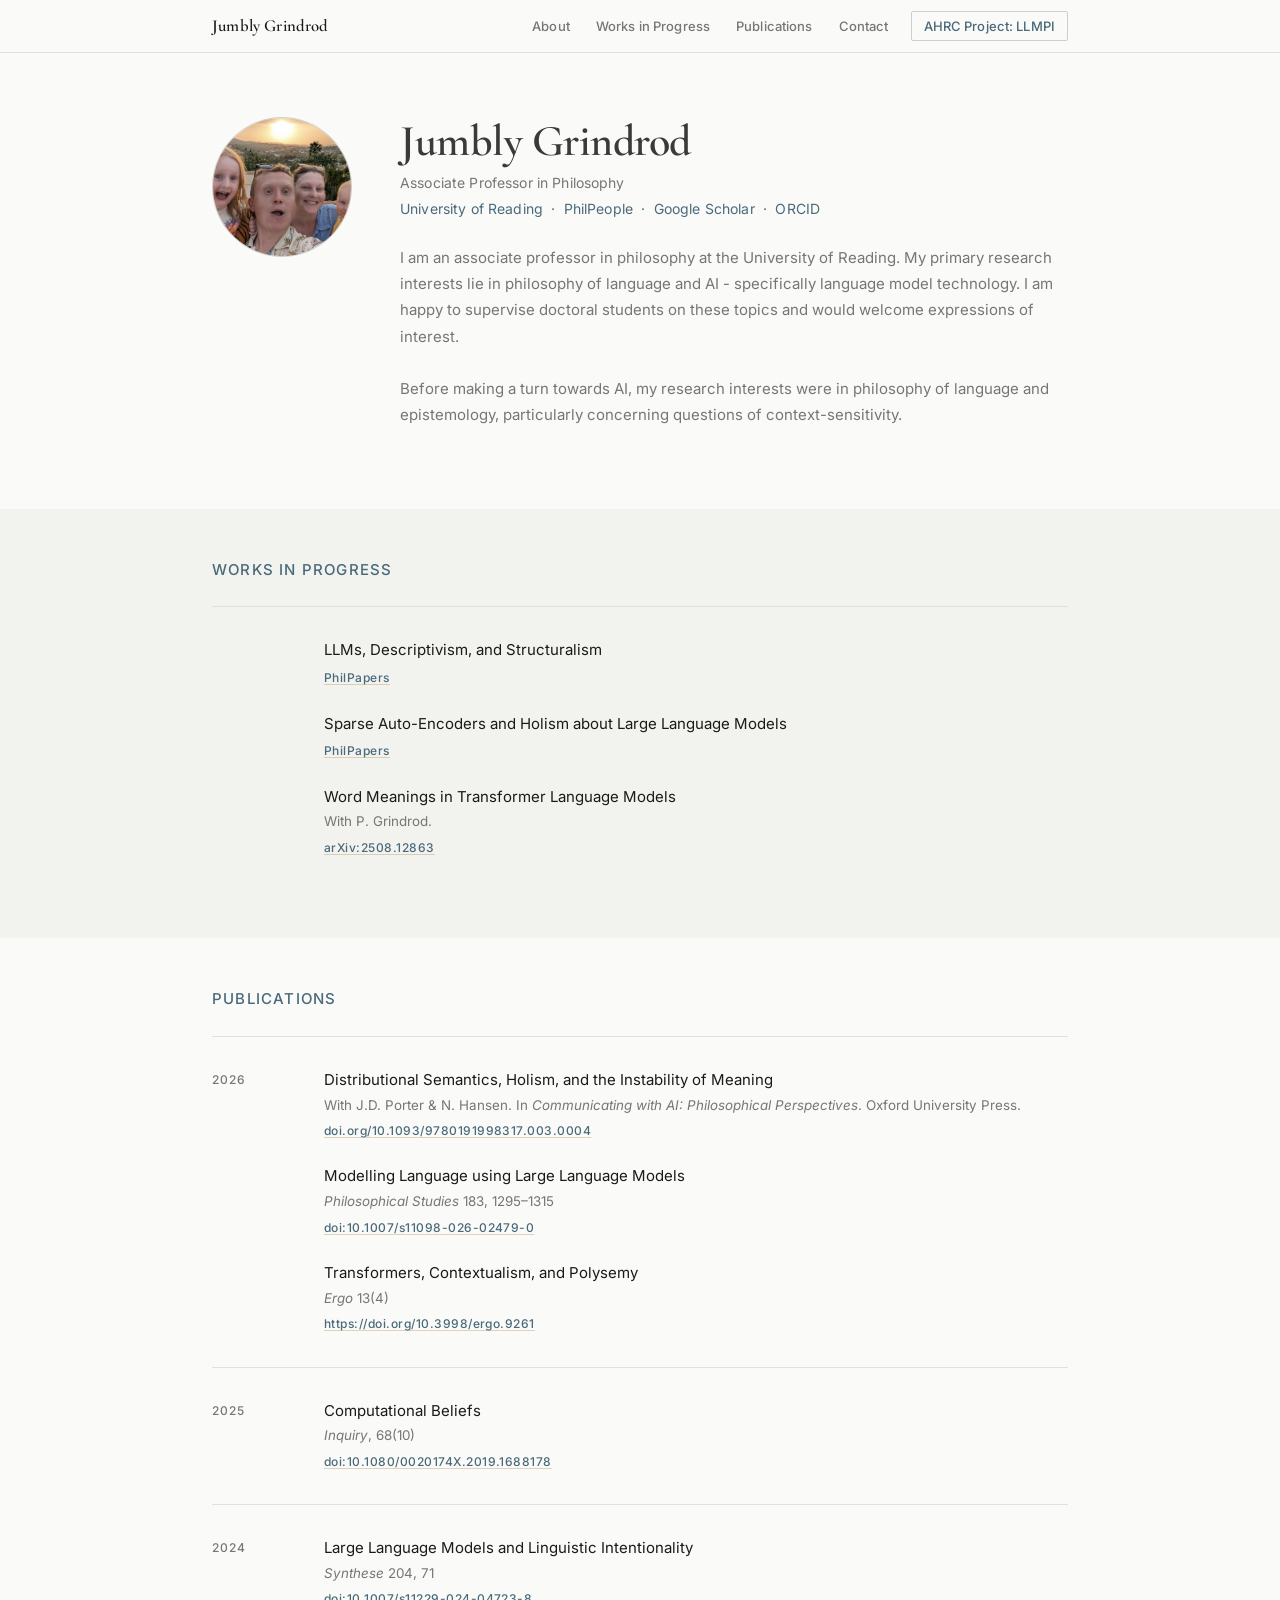
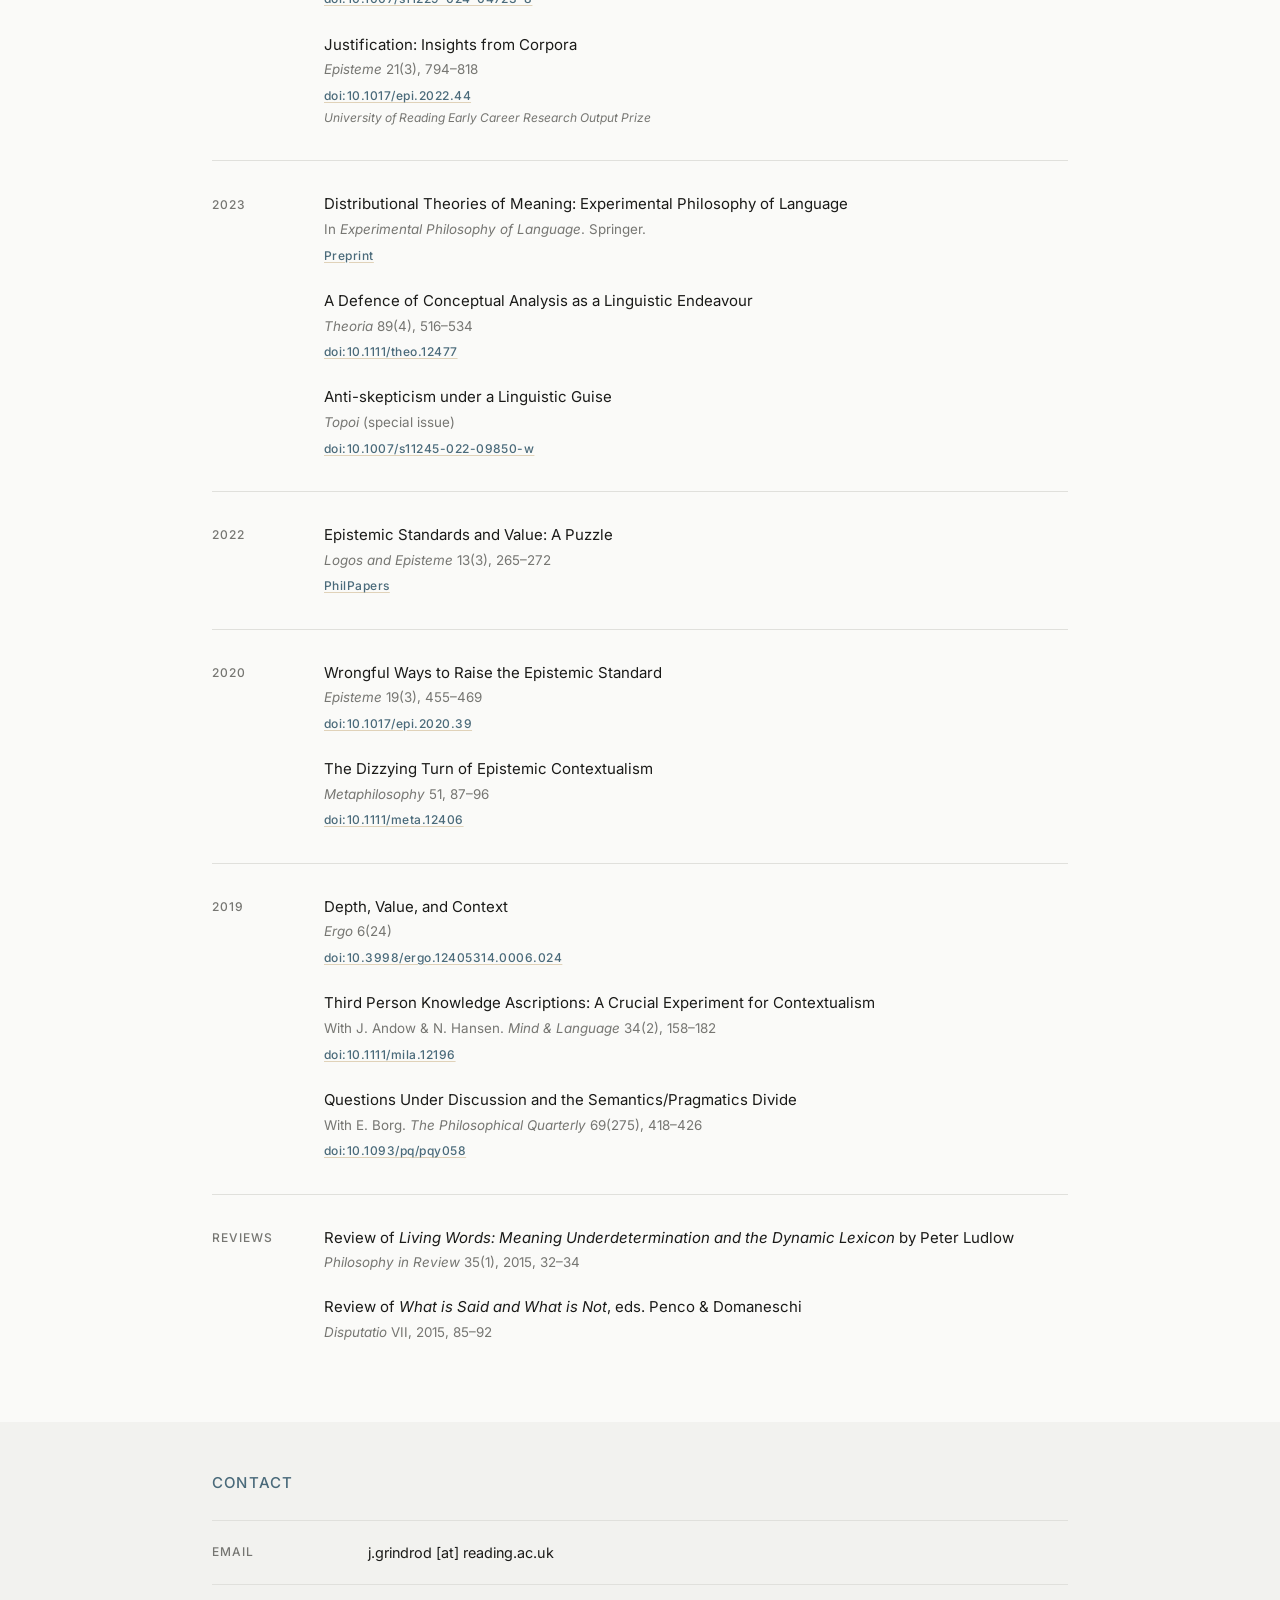
==== commit e72ead02: "Enhance SEO and update HTML structure Updated the title and added meta tags for SEO and social media" ====
--- a/index.html
+++ b/index.html
@@ -3,12 +3,60 @@
 <head>
   <meta charset="UTF-8">
   <meta name="viewport" content="width=device-width, initial-scale=1.0">
-  <title>Jumbly Grindrod — Philosopher</title>
+  <title>Jumbly Grindrod | Philosophy of Language and AI | University of Reading</title>
   <meta name="description" content="Jumbly Grindrod is an associate professor in Philosophy at the University of Reading, working on philosophy of language, epistemology, and philosophy of AI.">
+  <link rel="canonical" href="https://jumblygrindrod.github.io/">
+
+  <!-- Google Search Console: if you verify with the meta-tag method, paste the tag Google gives you here -->
+  <!-- <meta name="google-site-verification" content="PASTE-CODE-HERE"> -->
+
+  <!-- Sharing previews (social media, Slack, messaging apps) -->
+  <meta property="og:type" content="profile">
+  <meta property="og:site_name" content="Jumbly Grindrod">
+  <meta property="og:title" content="Jumbly Grindrod | Philosophy of Language and AI">
+  <meta property="og:description" content="Associate Professor in Philosophy at the University of Reading, working on philosophy of language, epistemology, and philosophy of AI.">
+  <meta property="og:url" content="https://jumblygrindrod.github.io/">
+  <meta property="og:image" content="https://jumblygrindrod.github.io/profile.jpg">
+  <meta property="og:image:alt" content="Photo of Jumbly Grindrod">
+  <meta property="profile:first_name" content="Jumbly">
+  <meta property="profile:last_name" content="Grindrod">
+  <meta name="twitter:card" content="summary">
+
+  <!-- Structured data: tells search engines who this page is about and links your other profiles -->
+  <script type="application/ld+json">
+  {
+    "@context": "https://schema.org",
+    "@type": "Person",
+    "name": "Jumbly Grindrod",
+    "url": "https://jumblygrindrod.github.io/",
+    "image": "https://jumblygrindrod.github.io/profile.jpg",
+    "jobTitle": "Associate Professor in Philosophy",
+    "worksFor": {
+      "@type": "CollegeOrUniversity",
+      "name": "University of Reading",
+      "url": "https://www.reading.ac.uk/"
+    },
+    "knowsAbout": [
+      "Philosophy of language",
+      "Philosophy of artificial intelligence",
+      "Large language models",
+      "Epistemology",
+      "Contextualism"
+    ],
+    "sameAs": [
+      "https://www.reading.ac.uk/philosophy/philosophy-staff-profiles/dr-jumbly-grindrod",
+      "https://philpeople.org/profiles/jumbly-grindrod",
+      "https://scholar.google.com/citations?user=oNNoUmoAAAAJ",
+      "https://orcid.org/0000-0001-8684-974X",
+      "https://www.researchgate.net/profile/Jumbly-Grindrod"
+    ]
+  }
+  </script>
   <link rel="preconnect" href="https://fonts.googleapis.com">
   <link rel="preconnect" href="https://fonts.gstatic.com" crossorigin>
   <link href="https://fonts.googleapis.com/css2?family=Cormorant+Garamond:ital,wght@0,400;0,500;0,600;0,700;1,400;1,600&family=Inter:wght@400;500&display=swap" rel="stylesheet">
   <link rel="stylesheet" href="css/styles.css">
+  <style>h3.pub-title { font-weight: inherit; }</style>
 </head>
 <body>
 
@@ -34,11 +82,11 @@
   <section id="about">
     <div class="container">
       <div class="hero">
-        <img class="hero-photo" src="profile.jpg" alt="Jumbly Grindrod">
+        <img class="hero-photo" src="profile.jpg" alt="Photo of Jumbly Grindrod">
         <div class="hero-body">
           <h1 class="hero-name">Jumbly Grindrod</h1>
           <p class="hero-role">Associate Professor in Philosophy</p>
-          <p class="hero-inst"><a href="https://www.reading.ac.uk/philosophy/philosophy-staff-profiles/dr-jumbly-grindrod" target="_blank" rel="noopener">University of Reading</a> &nbsp;·&nbsp; <a href="https://philpeople.org/profiles/jumbly-grindrod" target="_blank" rel="noopener">PhilPeople</a></p>
+          <p class="hero-inst"><a href="https://www.reading.ac.uk/philosophy/philosophy-staff-profiles/dr-jumbly-grindrod" target="_blank" rel="noopener">University of Reading</a> &nbsp;·&nbsp; <a href="https://philpeople.org/profiles/jumbly-grindrod" target="_blank" rel="noopener">PhilPeople</a> &nbsp;·&nbsp; <a href="https://scholar.google.com/citations?user=oNNoUmoAAAAJ" target="_blank" rel="noopener">Google Scholar</a> &nbsp;·&nbsp; <a href="https://orcid.org/0000-0001-8684-974X" target="_blank" rel="noopener">ORCID</a></p>
           <p class="hero-bio">
             I am an associate professor in philosophy at the University of Reading. My primary research interests lie in philosophy of language and AI - specifically language model technology. I am happy to supervise doctoral students on these topics and would welcome expressions of interest. 
             <br>
@@ -56,7 +104,7 @@
   <!-- WORKS IN PROGRESS -->
   <section id="wip" class="alt">
     <div class="container">
-      <span class="section-eyebrow section-eyebrow-lg">Works in Progress</span>
+      <h2 class="section-eyebrow section-eyebrow-lg">Works in Progress</h2>
 
       <div class="pub-list">
 
@@ -65,21 +113,21 @@
           <div class="pub-items">
 
             <div class="pub-item">
-              <div class="pub-title">LLMs, Descriptivism, and Structuralism</div>
+              <h3 class="pub-title">LLMs, Descriptivism, and Structuralism</h3>
               <div class="pub-links-row">
                 <a class="pub-link" href="https://philpapers.org/rec/GRILDA-4" target="_blank" rel="noopener">PhilPapers</a>
               </div>
             </div>
 
             <div class="pub-item">
-              <div class="pub-title">Sparse Auto-Encoders and Holism about Large Language Models</div>
+              <h3 class="pub-title">Sparse Auto-Encoders and Holism about Large Language Models</h3>
               <div class="pub-links-row">
                 <a class="pub-link" href="https://philpapers.org/rec/GRISAA-5" target="_blank" rel="noopener">PhilPapers</a>
               </div>
             </div>
 
             <div class="pub-item">
-              <div class="pub-title">Word Meanings in Transformer Language Models</div>
+              <h3 class="pub-title">Word Meanings in Transformer Language Models</h3>
               <div class="pub-venue">With P. Grindrod.</div>
               <div class="pub-links-row">
                 <a class="pub-link" href="https://arxiv.org/abs/2508.12863" target="_blank" rel="noopener">arXiv:2508.12863</a>
@@ -96,7 +144,7 @@
   <!-- PUBLICATIONS -->
   <section id="publications">
     <div class="container">
-      <span class="section-eyebrow section-eyebrow-lg">Publications</span>
+      <h2 class="section-eyebrow section-eyebrow-lg">Publications</h2>
 
       <div class="pub-list">
 
@@ -107,7 +155,7 @@
           <div class="pub-items">
 
             <div class="pub-item">
-              <div class="pub-title">Distributional Semantics, Holism, and the Instability of Meaning</div>
+              <h3 class="pub-title">Distributional Semantics, Holism, and the Instability of Meaning</h3>
               <div class="pub-venue">With J.D. Porter &amp; N. Hansen. In <em>Communicating with AI: Philosophical Perspectives</em>. Oxford University Press.</div>
               <div class="pub-links-row">
                 <a class="pub-link" href="https://academic.oup.com/book/63302/chapter/573018361" target="_blank" rel="noopener">doi.org/10.1093/9780191998317.003.0004</a>
@@ -115,7 +163,7 @@
             </div>
         
             <div class="pub-item">
-              <div class="pub-title">Modelling Language using Large Language Models</div>
+              <h3 class="pub-title">Modelling Language using Large Language Models</h3>
               <div class="pub-venue"><em>Philosophical Studies</em> 183, 1295–1315</div>
               <div class="pub-links-row">
                 <a class="pub-link" href="https://doi.org/10.1007/s11098-026-02479-0" target="_blank" rel="noopener">doi:10.1007/s11098-026-02479-0</a>
@@ -123,7 +171,7 @@
             </div>
 
             <div class="pub-item">
-              <div class="pub-title">Transformers, Contextualism, and Polysemy</div>
+              <h3 class="pub-title">Transformers, Contextualism, and Polysemy</h3>
               <div class="pub-venue"><em>Ergo</em> 13(4)</div>
               <div class="pub-links-row">
                 <a class="pub-link" href="https://doi.org/10.3998/ergo.9261" target="_blank" rel="noopener">https://doi.org/10.3998/ergo.9261</a>
@@ -141,7 +189,7 @@
           <div class="pub-items">
 
             <div class="pub-item">
-              <div class="pub-title">Computational Beliefs</div>
+              <h3 class="pub-title">Computational Beliefs</h3>
               <div class="pub-venue"><em>Inquiry</em>, 68(10)</div>
               <div class="pub-links-row">
                 <a class="pub-link" href="https://doi.org/10.1080/0020174X.2019.1688178" target="_blank" rel="noopener">doi:10.1080/0020174X.2019.1688178</a>
@@ -157,7 +205,7 @@
           <div class="pub-items">
 
             <div class="pub-item">
-              <div class="pub-title">Large Language Models and Linguistic Intentionality</div>
+              <h3 class="pub-title">Large Language Models and Linguistic Intentionality</h3>
               <div class="pub-venue"><em>Synthese</em> 204, 71</div>
               <div class="pub-links-row">
                 <a class="pub-link" href="https://doi.org/10.1007/s11229-024-04723-8" target="_blank" rel="noopener">doi:10.1007/s11229-024-04723-8</a>
@@ -165,7 +213,7 @@
             </div>
 
             <div class="pub-item">
-              <div class="pub-title">Justification: Insights from Corpora</div>
+              <h3 class="pub-title">Justification: Insights from Corpora</h3>
               <div class="pub-venue"><em>Episteme</em> 21(3), 794–818</div>
               <div class="pub-links-row">
                 <a class="pub-link" href="https://doi.org/10.1017/epi.2022.44" target="_blank" rel="noopener">doi:10.1017/epi.2022.44</a>
@@ -182,7 +230,7 @@
           <div class="pub-items">
 
             <div class="pub-item">
-              <div class="pub-title">Distributional Theories of Meaning: Experimental Philosophy of Language</div>
+              <h3 class="pub-title">Distributional Theories of Meaning: Experimental Philosophy of Language</h3>
               <div class="pub-venue">In <em>Experimental Philosophy of Language</em>. Springer.</div>
               <div class="pub-links-row">
                 <a class="pub-link" href="https://centaur.reading.ac.uk/113299/1/Distributional%20theories%20of%20meaning%20-%20preprint.pdf" target="_blank" rel="noopener">Preprint</a>
@@ -190,7 +238,7 @@
             </div>
 
             <div class="pub-item">
-              <div class="pub-title">A Defence of Conceptual Analysis as a Linguistic Endeavour</div>
+              <h3 class="pub-title">A Defence of Conceptual Analysis as a Linguistic Endeavour</h3>
               <div class="pub-venue"><em>Theoria</em> 89(4), 516–534</div>
               <div class="pub-links-row">
                 <a class="pub-link" href="https://doi.org/10.1111/theo.12477" target="_blank" rel="noopener">doi:10.1111/theo.12477</a>
@@ -198,7 +246,7 @@
             </div>
 
             <div class="pub-item">
-              <div class="pub-title">Anti-skepticism under a Linguistic Guise</div>
+              <h3 class="pub-title">Anti-skepticism under a Linguistic Guise</h3>
               <div class="pub-venue"><em>Topoi</em> (special issue)</div>
               <div class="pub-links-row">
                 <a class="pub-link" href="https://doi.org/10.1007/s11245-022-09850-w" target="_blank" rel="noopener">doi:10.1007/s11245-022-09850-w</a>
@@ -214,7 +262,7 @@
           <div class="pub-items">
 
             <div class="pub-item">
-              <div class="pub-title">Epistemic Standards and Value: A Puzzle</div>
+              <h3 class="pub-title">Epistemic Standards and Value: A Puzzle</h3>
               <div class="pub-venue"><em>Logos and Episteme</em> 13(3), 265–272</div>
               <div class="pub-links-row">
                 <a class="pub-link" href="https://philpapers.org/rec/GRIESA-6" target="_blank" rel="noopener">PhilPapers</a>
@@ -230,7 +278,7 @@
           <div class="pub-items">
 
             <div class="pub-item">
-              <div class="pub-title">Wrongful Ways to Raise the Epistemic Standard</div>
+              <h3 class="pub-title">Wrongful Ways to Raise the Epistemic Standard</h3>
               <div class="pub-venue"><em>Episteme</em> 19(3), 455–469</div>
               <div class="pub-links-row">
                 <a class="pub-link" href="https://doi.org/10.1017/epi.2020.39" target="_blank" rel="noopener">doi:10.1017/epi.2020.39</a>
@@ -238,7 +286,7 @@
             </div>
 
             <div class="pub-item">
-              <div class="pub-title">The Dizzying Turn of Epistemic Contextualism</div>
+              <h3 class="pub-title">The Dizzying Turn of Epistemic Contextualism</h3>
               <div class="pub-venue"><em>Metaphilosophy</em> 51, 87–96</div>
               <div class="pub-links-row">
                 <a class="pub-link" href="https://doi.org/10.1111/meta.12406" target="_blank" rel="noopener">doi:10.1111/meta.12406</a>
@@ -254,7 +302,7 @@
           <div class="pub-items">
 
             <div class="pub-item">
-              <div class="pub-title">Depth, Value, and Context</div>
+              <h3 class="pub-title">Depth, Value, and Context</h3>
               <div class="pub-venue"><em>Ergo</em> 6(24)</div>
               <div class="pub-links-row">
                 <a class="pub-link" href="https://quod.lib.umich.edu/e/ergo/12405314.0006.024/--depth-value-and-context?rgn=main;view=fulltext" target="_blank" rel="noopener">doi:10.3998/ergo.12405314.0006.024</a>
@@ -262,7 +310,7 @@
             </div>
 
             <div class="pub-item">
-              <div class="pub-title">Third Person Knowledge Ascriptions: A Crucial Experiment for Contextualism</div>
+              <h3 class="pub-title">Third Person Knowledge Ascriptions: A Crucial Experiment for Contextualism</h3>
               <div class="pub-venue">With J. Andow &amp; N. Hansen. <em>Mind &amp; Language</em> 34(2), 158–182</div>
               <div class="pub-links-row">
                 <a class="pub-link" href="https://doi.org/10.1111/mila.12196" target="_blank" rel="noopener">doi:10.1111/mila.12196</a>
@@ -270,7 +318,7 @@
             </div>
 
             <div class="pub-item">
-              <div class="pub-title">Questions Under Discussion and the Semantics/Pragmatics Divide</div>
+              <h3 class="pub-title">Questions Under Discussion and the Semantics/Pragmatics Divide</h3>
               <div class="pub-venue">With E. Borg. <em>The Philosophical Quarterly</em> 69(275), 418–426</div>
               <div class="pub-links-row">
                 <a class="pub-link" href="https://doi.org/10.1093/pq/pqy058" target="_blank" rel="noopener">doi:10.1093/pq/pqy058</a>
@@ -287,12 +335,12 @@
           <div class="pub-items">
 
             <div class="pub-item">
-              <div class="pub-title">Review of <em>Living Words: Meaning Underdetermination and the Dynamic Lexicon</em> by Peter Ludlow</div>
+              <h3 class="pub-title">Review of <em>Living Words: Meaning Underdetermination and the Dynamic Lexicon</em> by Peter Ludlow</h3>
               <div class="pub-venue"><em>Philosophy in Review</em> 35(1), 2015, 32–34</div>
             </div>
 
             <div class="pub-item">
-              <div class="pub-title">Review of <em>What is Said and What is Not</em>, eds. Penco &amp; Domaneschi</div>
+              <h3 class="pub-title">Review of <em>What is Said and What is Not</em>, eds. Penco &amp; Domaneschi</h3>
               <div class="pub-venue"><em>Disputatio</em> VII, 2015, 85–92</div>
             </div>
 
@@ -306,7 +354,7 @@
   <!-- CONTACT -->
   <section id="contact" class="alt">
     <div class="container">
-      <span class="section-eyebrow section-eyebrow-lg">Contact</span>
+      <h2 class="section-eyebrow section-eyebrow-lg">Contact</h2>
 
       <div class="contact-rows">
 
@@ -323,6 +371,5 @@
 
 
 
-  <script>document.getElementById('year').textContent = new Date().getFullYear();</script>
 </body>
 </html>
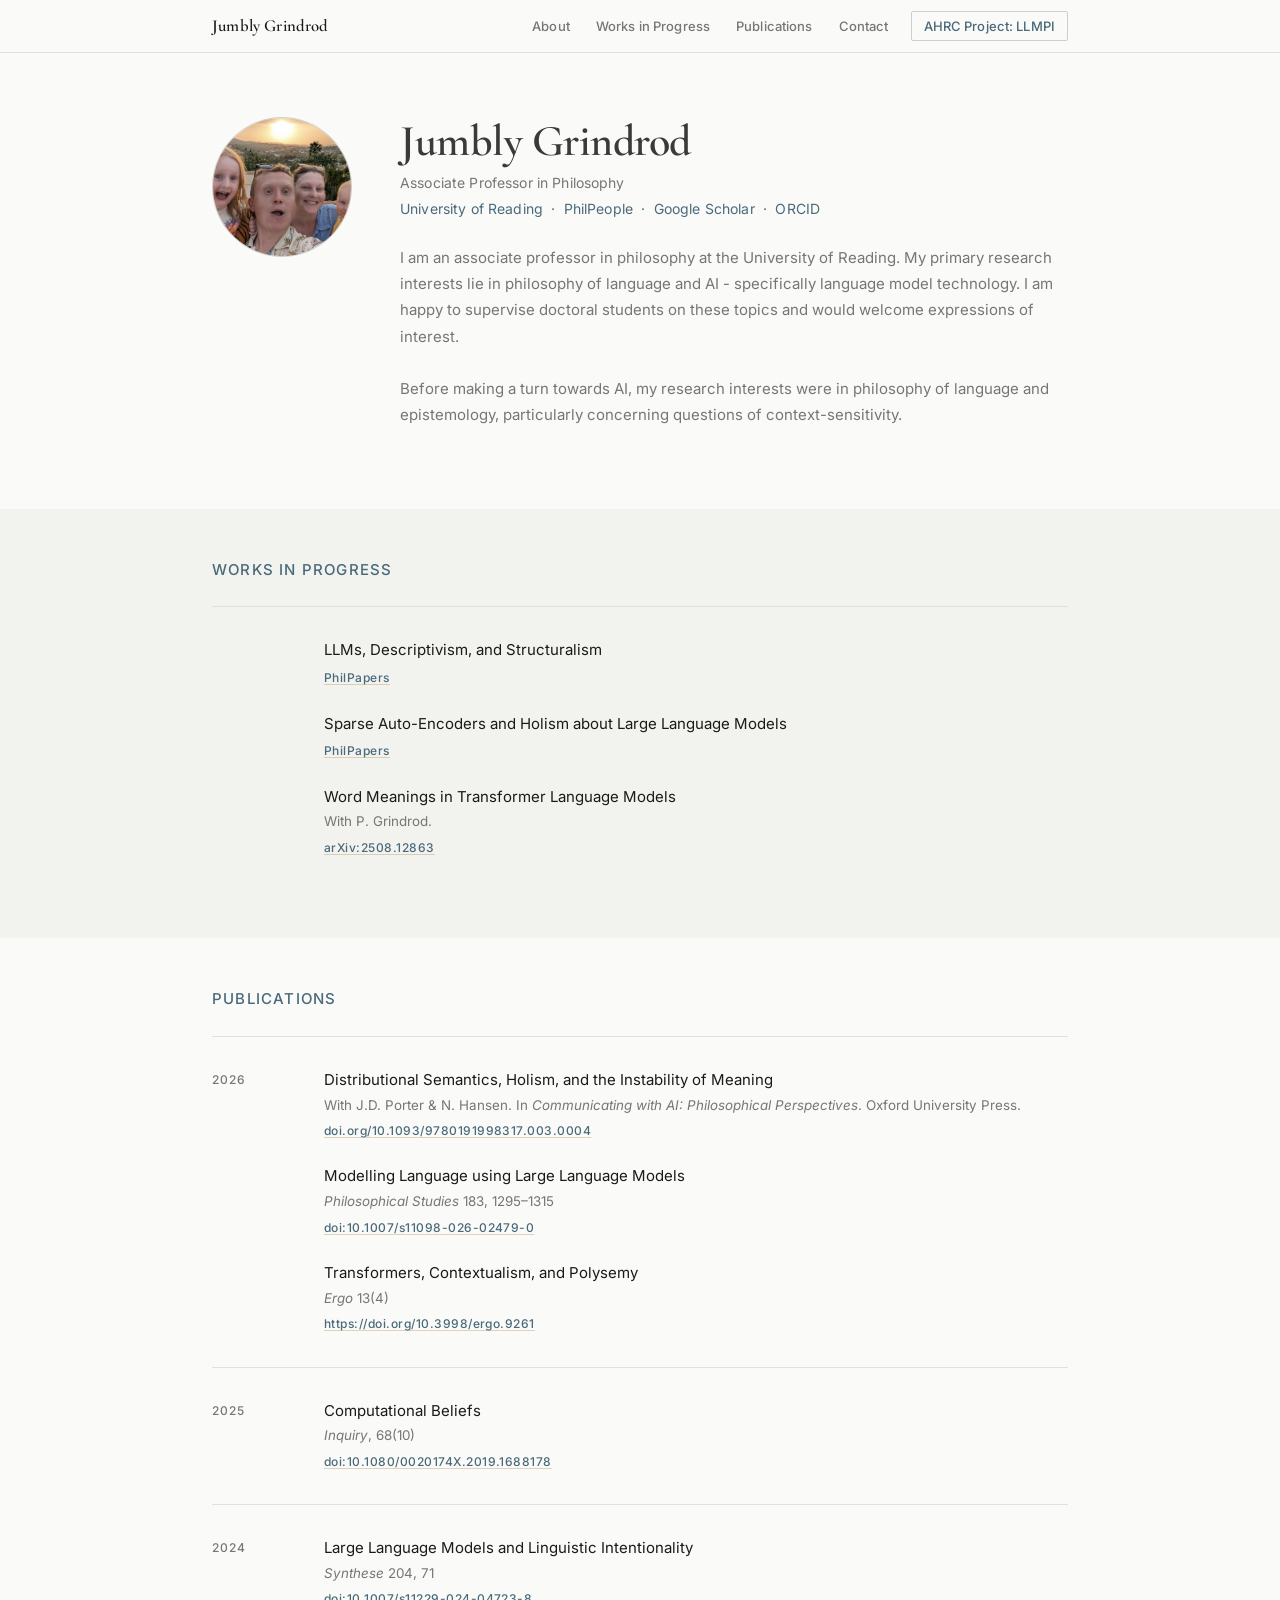
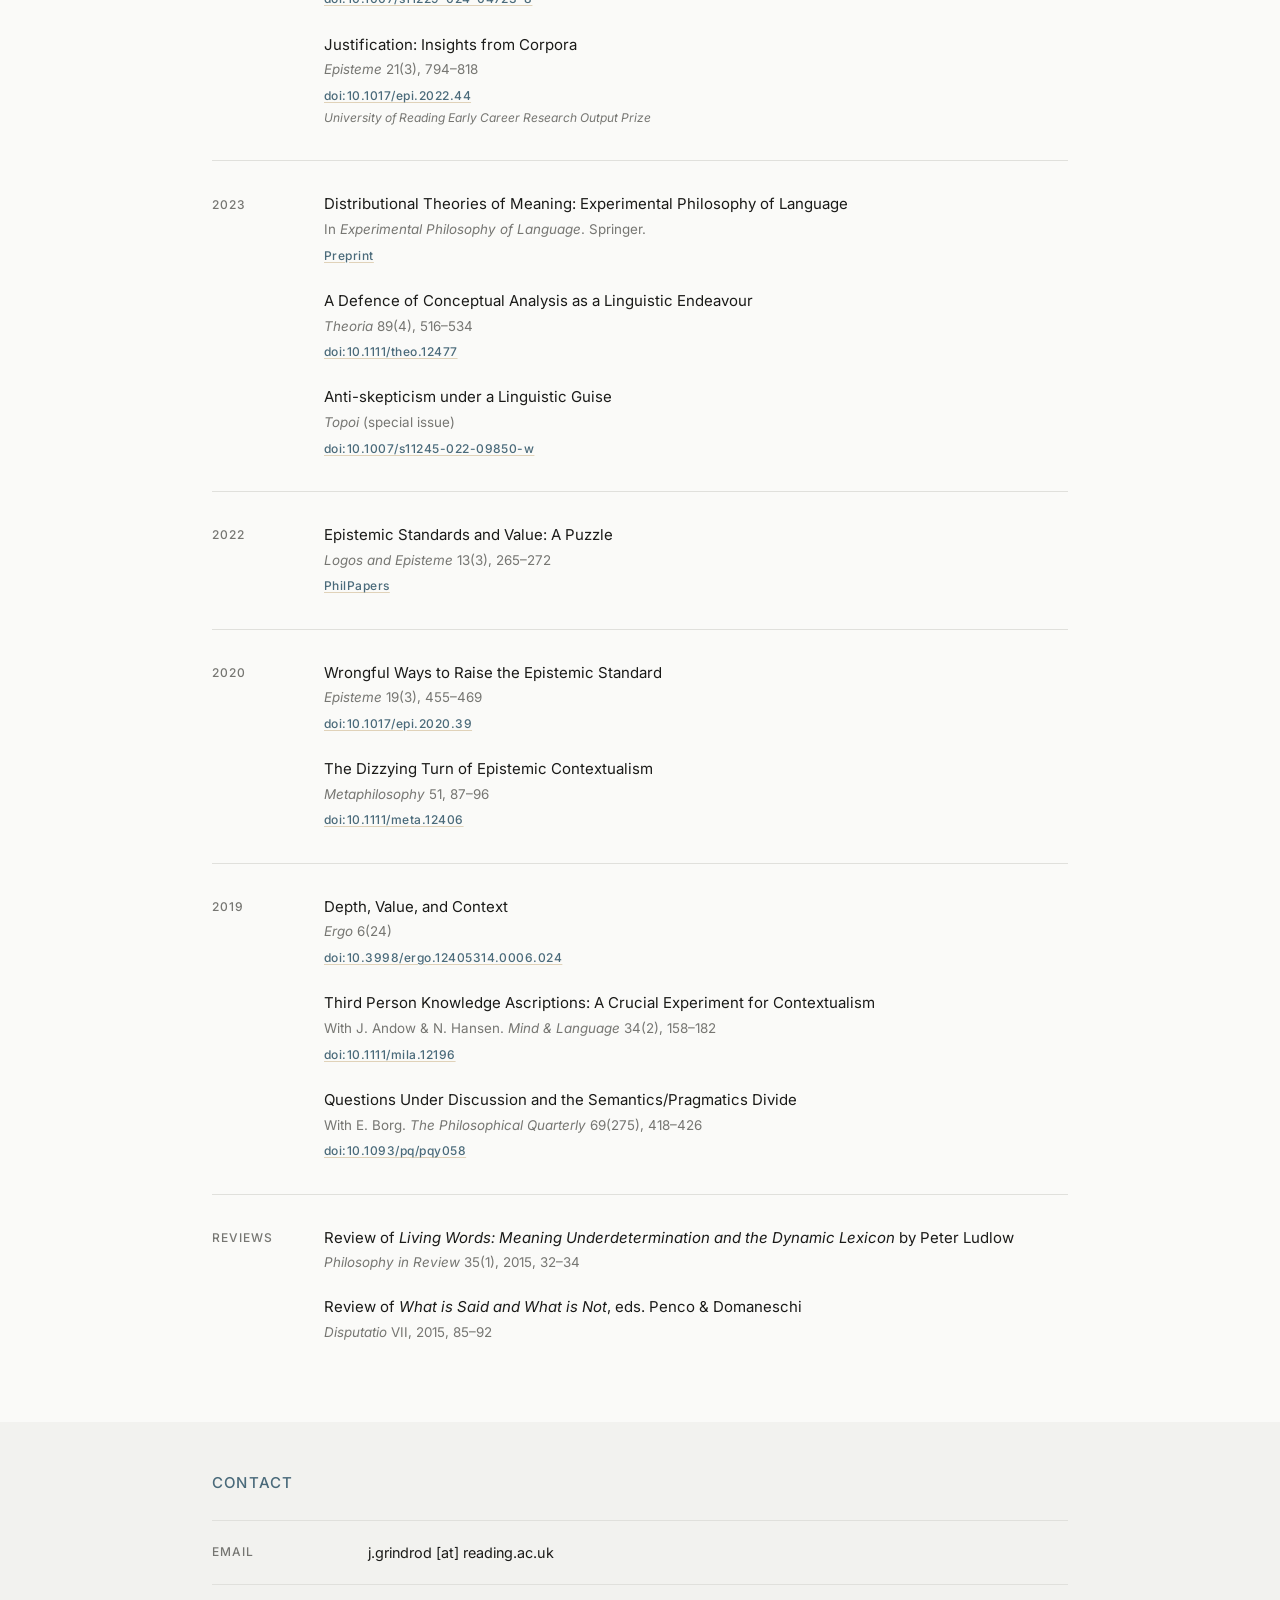
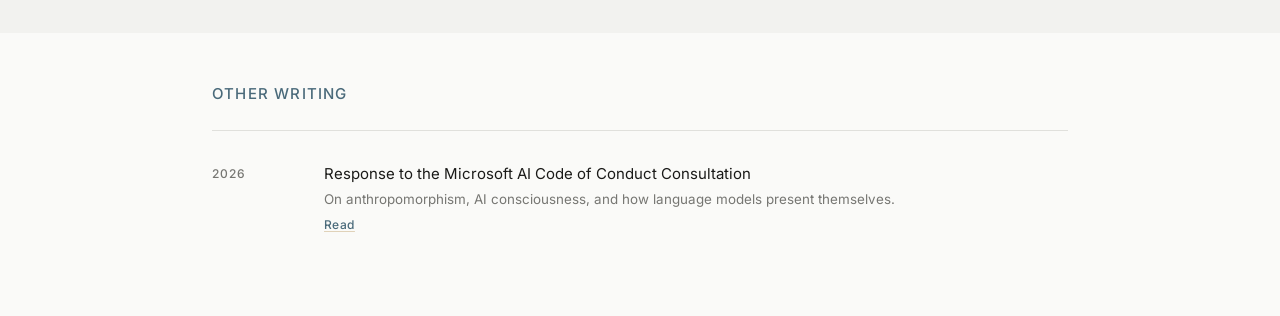
==== commit 73b65de5: "Add section for Other Writing publications" ====
--- a/index.html
+++ b/index.html
@@ -369,7 +369,29 @@
     </div>
   </section>
 
-
+  <!-- OTHER WRITING -->
+  <section id="other-writing">
+    <div class="container">
+      <h2 class="section-eyebrow section-eyebrow-lg">Other Writing</h2>
+
+      <div class="pub-list">
+        <div class="pub-year-group">
+          <div class="pub-year">2026</div>
+          <div class="pub-items">
+
+            <div class="pub-item">
+              <h3 class="pub-title">Response to the Microsoft AI Code of Conduct Consultation</h3>
+              <div class="pub-venue">On anthropomorphism, AI consciousness, and how language models present themselves.</div>
+              <div class="pub-links-row">
+                <a class="pub-link" href="mai-code-of-conduct-response.html">Read</a>
+              </div>
+            </div>
+
+          </div>
+        </div>
+      </div>
+    </div>
+  </section>
 
 </body>
 </html>
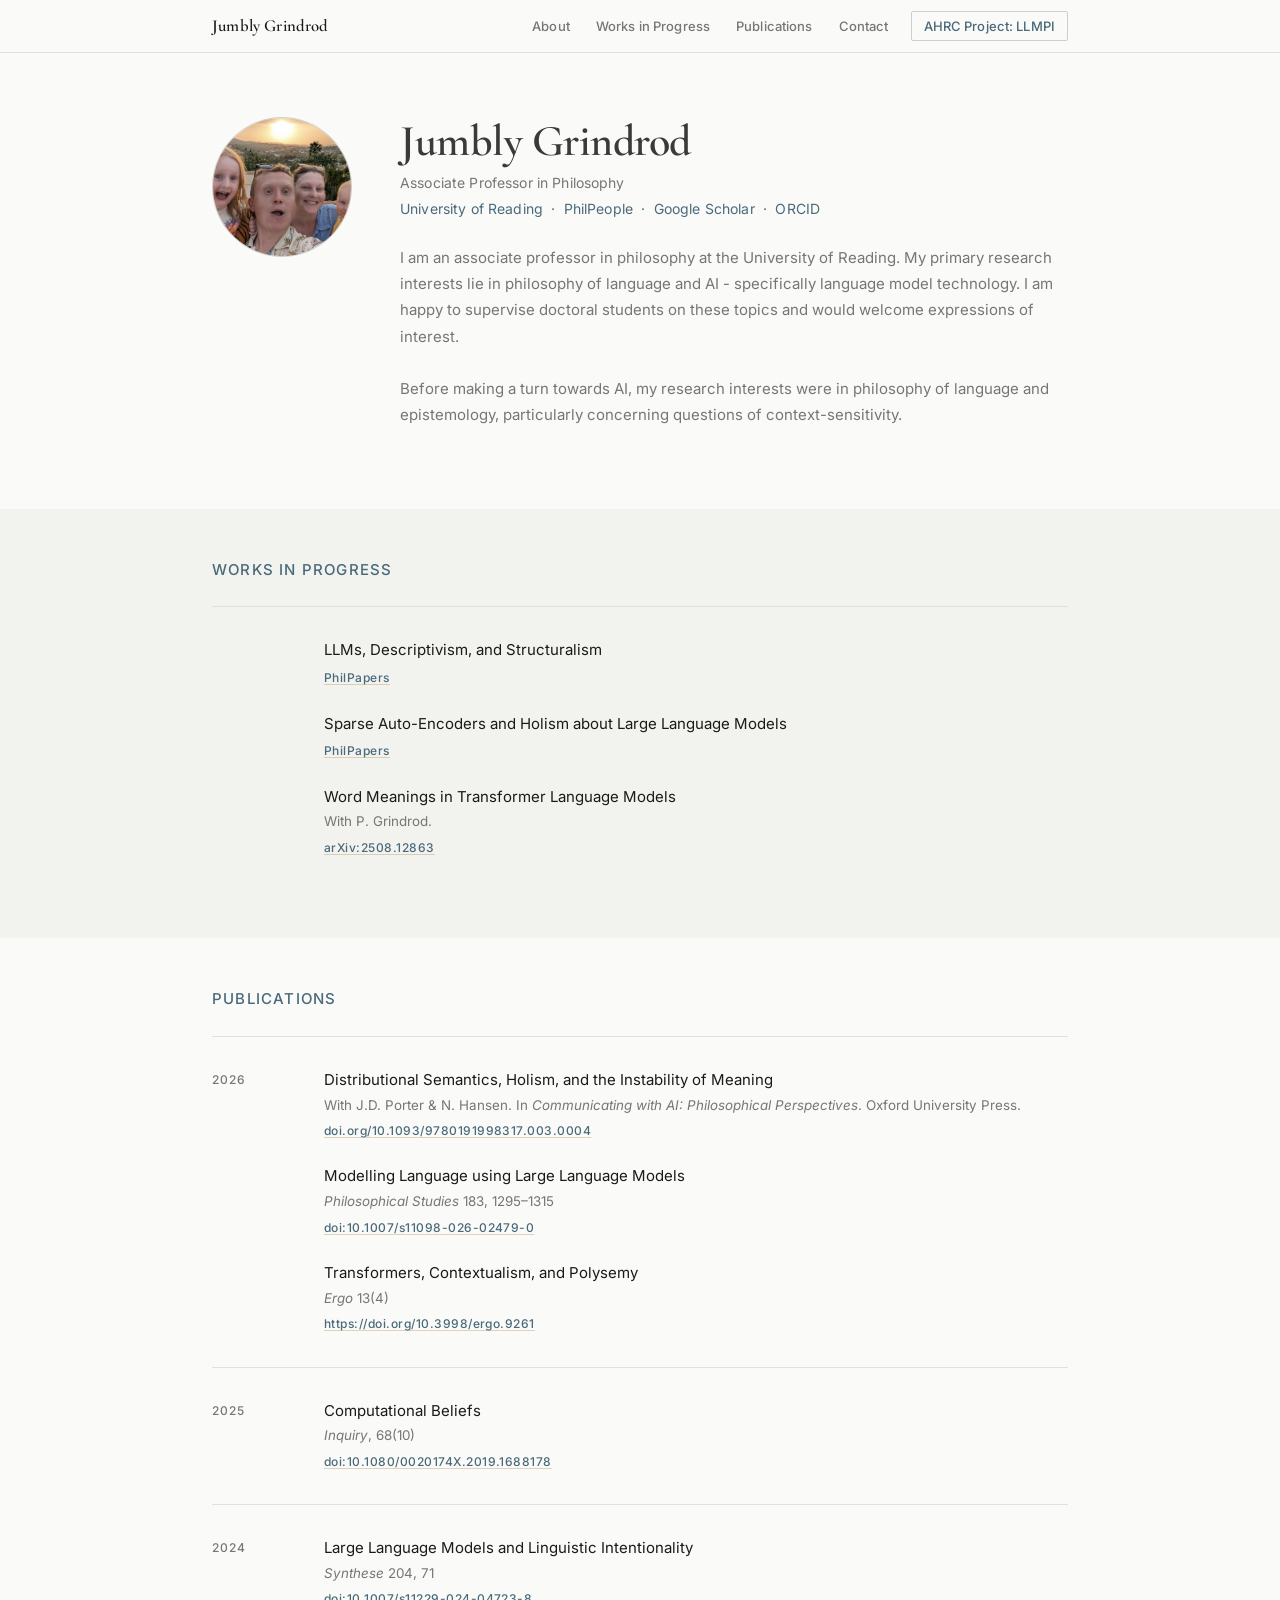
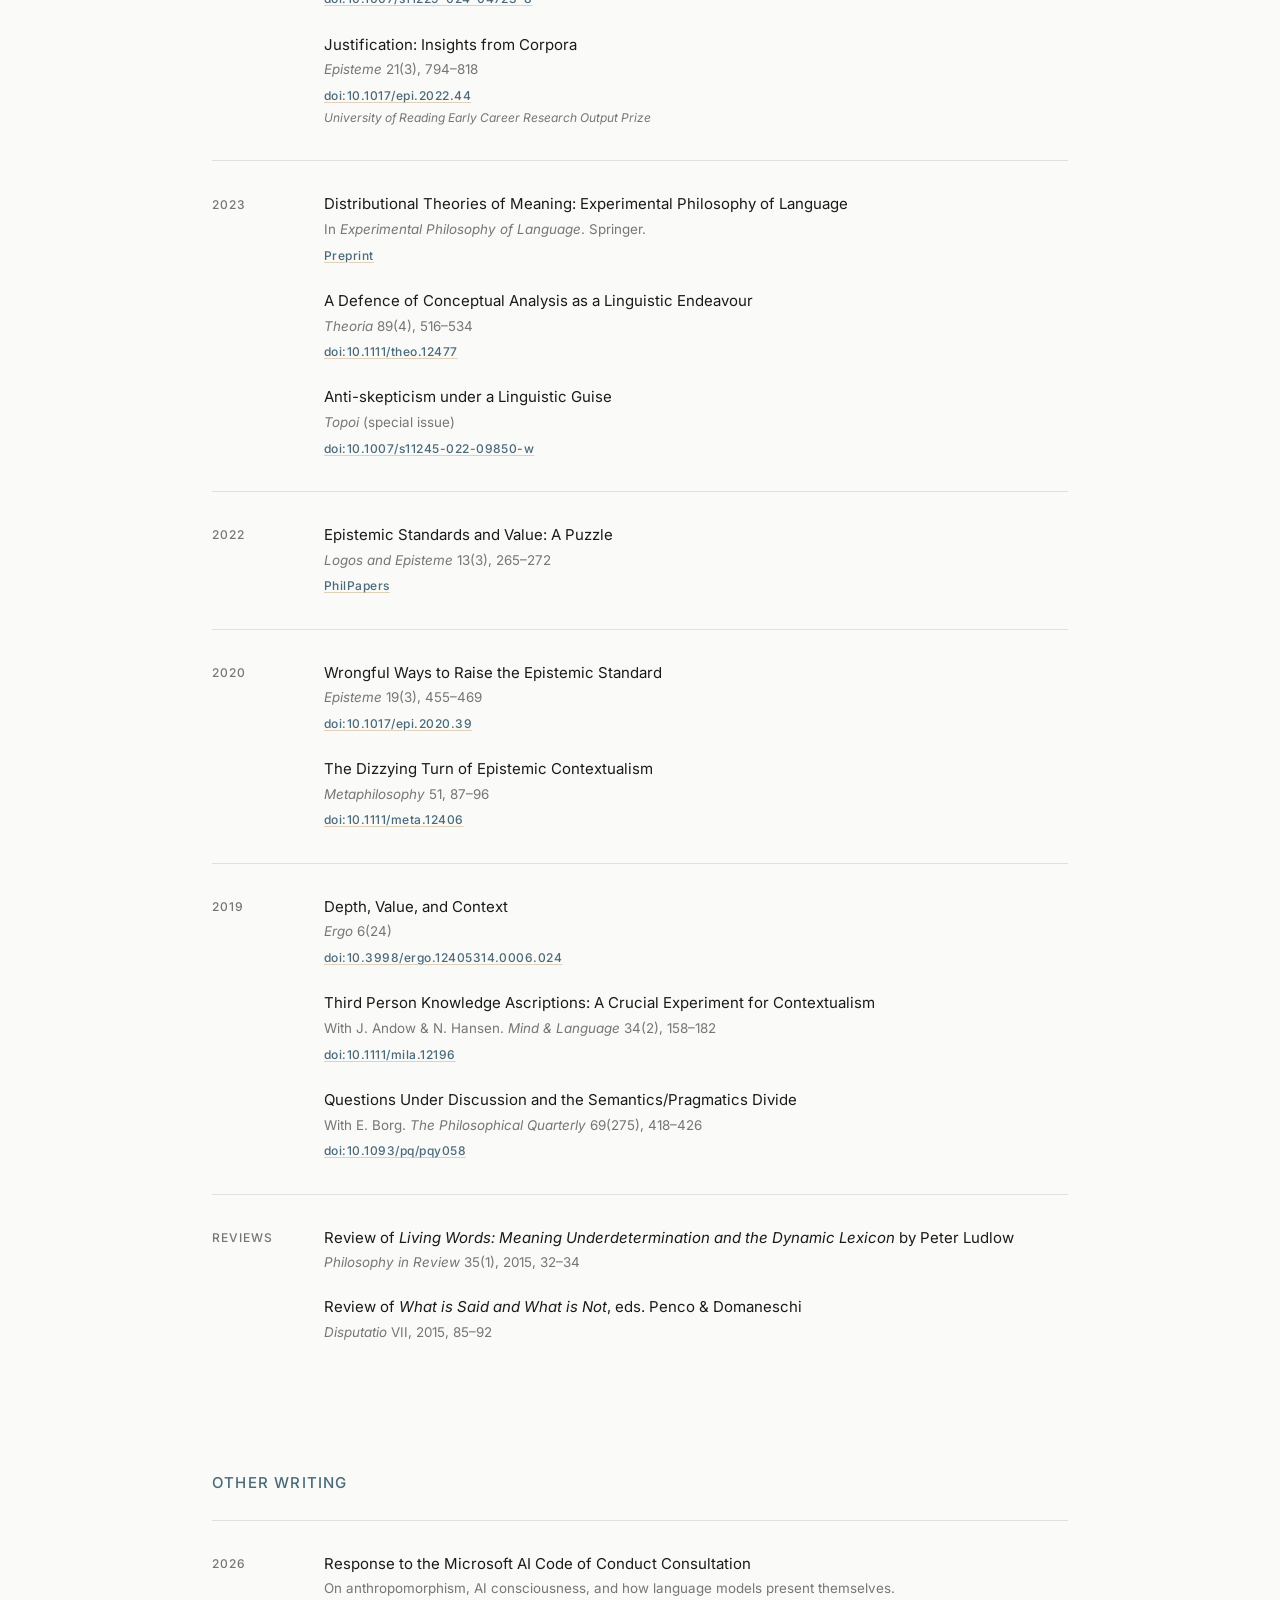
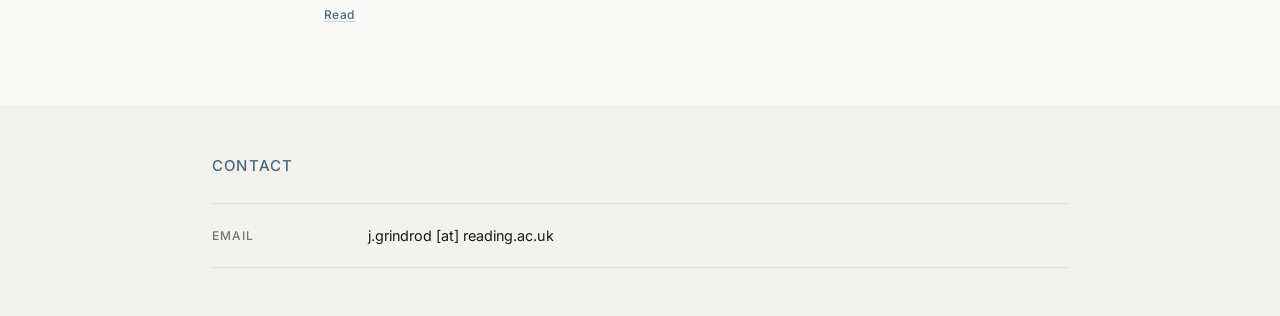
==== commit 5c6fde87: "Restore contact section in index.html Restored the contact section in index.html with email details." ====
--- a/index.html
+++ b/index.html
@@ -351,6 +351,31 @@
     </div>
   </section>
 
+
+    <!-- OTHER WRITING -->
+  <section id="other-writing">
+    <div class="container">
+      <h2 class="section-eyebrow section-eyebrow-lg">Other Writing</h2>
+
+      <div class="pub-list">
+        <div class="pub-year-group">
+          <div class="pub-year">2026</div>
+          <div class="pub-items">
+
+            <div class="pub-item">
+              <h3 class="pub-title">Response to the Microsoft AI Code of Conduct Consultation</h3>
+              <div class="pub-venue">On anthropomorphism, AI consciousness, and how language models present themselves.</div>
+              <div class="pub-links-row">
+                <a class="pub-link" href="mai-code-of-conduct-response.html">Read</a>
+              </div>
+            </div>
+
+          </div>
+        </div>
+      </div>
+    </div>
+  </section>
+
   <!-- CONTACT -->
   <section id="contact" class="alt">
     <div class="container">
@@ -369,29 +394,7 @@
     </div>
   </section>
 
-  <!-- OTHER WRITING -->
-  <section id="other-writing">
-    <div class="container">
-      <h2 class="section-eyebrow section-eyebrow-lg">Other Writing</h2>
-
-      <div class="pub-list">
-        <div class="pub-year-group">
-          <div class="pub-year">2026</div>
-          <div class="pub-items">
-
-            <div class="pub-item">
-              <h3 class="pub-title">Response to the Microsoft AI Code of Conduct Consultation</h3>
-              <div class="pub-venue">On anthropomorphism, AI consciousness, and how language models present themselves.</div>
-              <div class="pub-links-row">
-                <a class="pub-link" href="mai-code-of-conduct-response.html">Read</a>
-              </div>
-            </div>
-
-          </div>
-        </div>
-      </div>
-    </div>
-  </section>
+
 
 </body>
 </html>
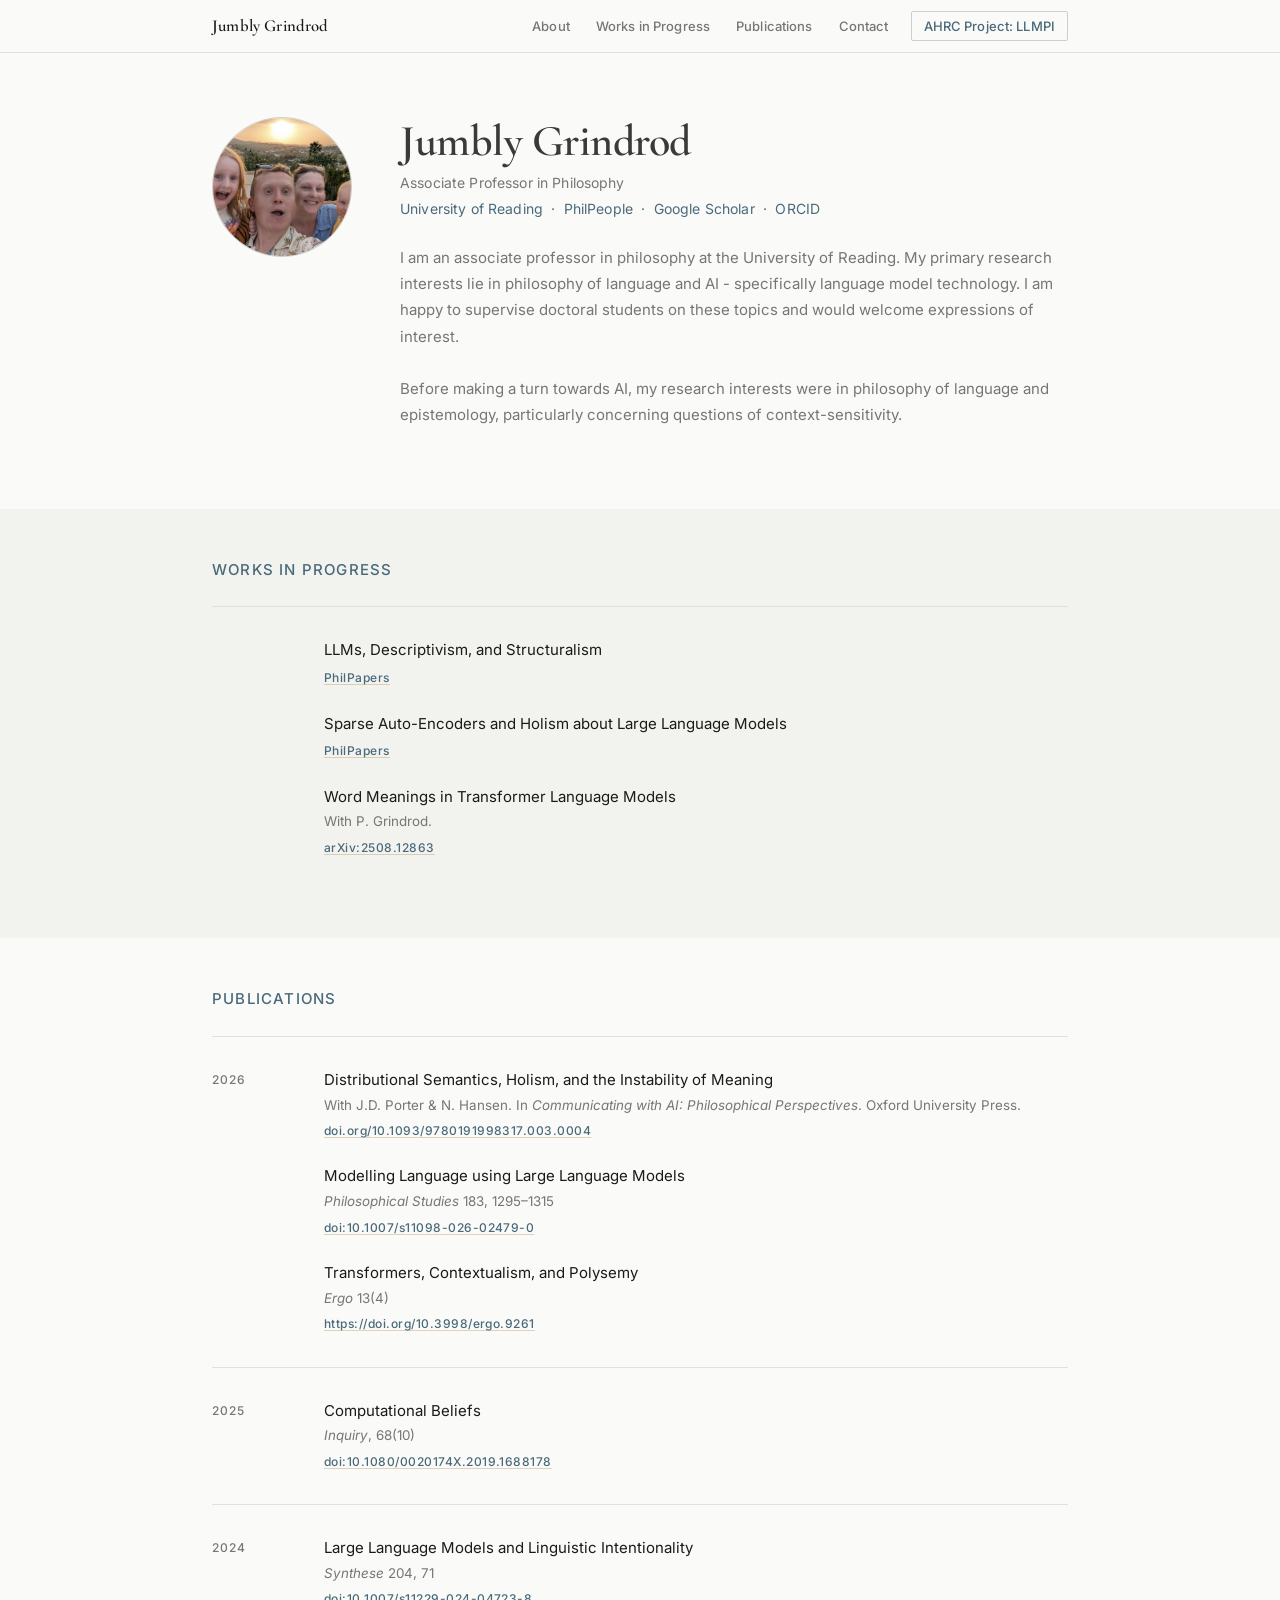
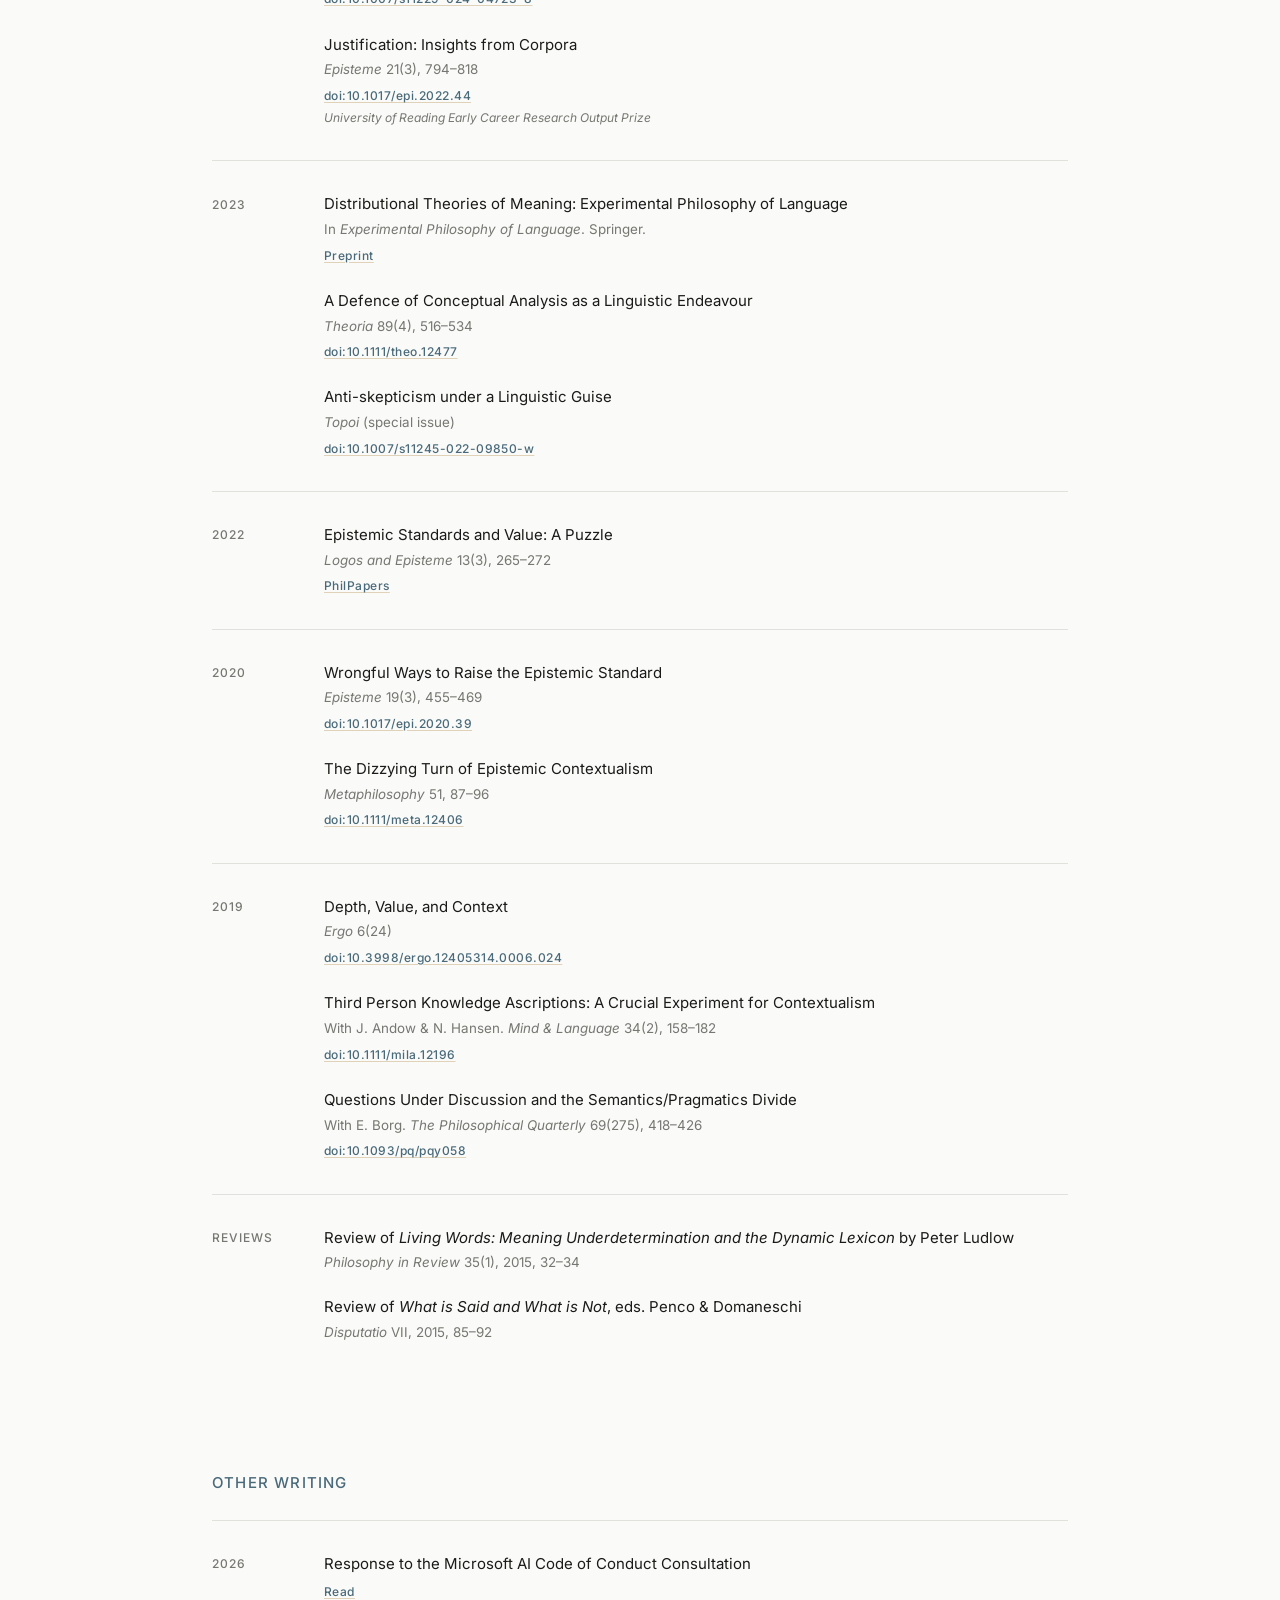
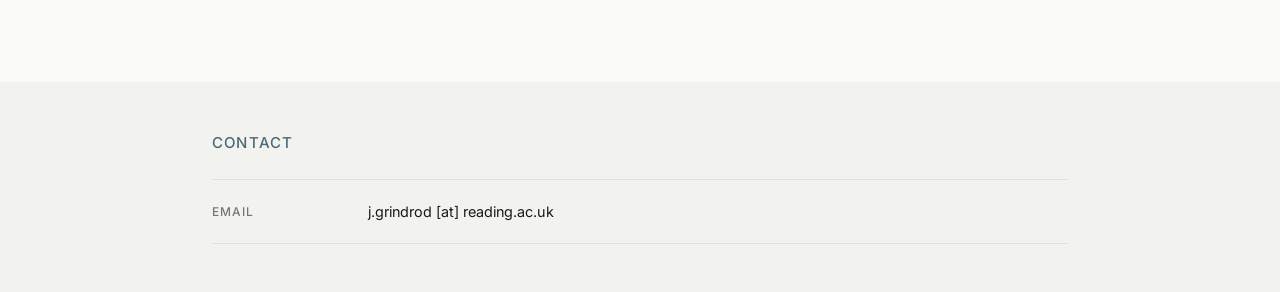
==== commit ec0c624f: "Remove venue description from publication item Removed the venue description from the publication it" ====
--- a/index.html
+++ b/index.html
@@ -364,7 +364,6 @@
 
             <div class="pub-item">
               <h3 class="pub-title">Response to the Microsoft AI Code of Conduct Consultation</h3>
-              <div class="pub-venue">On anthropomorphism, AI consciousness, and how language models present themselves.</div>
               <div class="pub-links-row">
                 <a class="pub-link" href="mai-code-of-conduct-response.html">Read</a>
               </div>
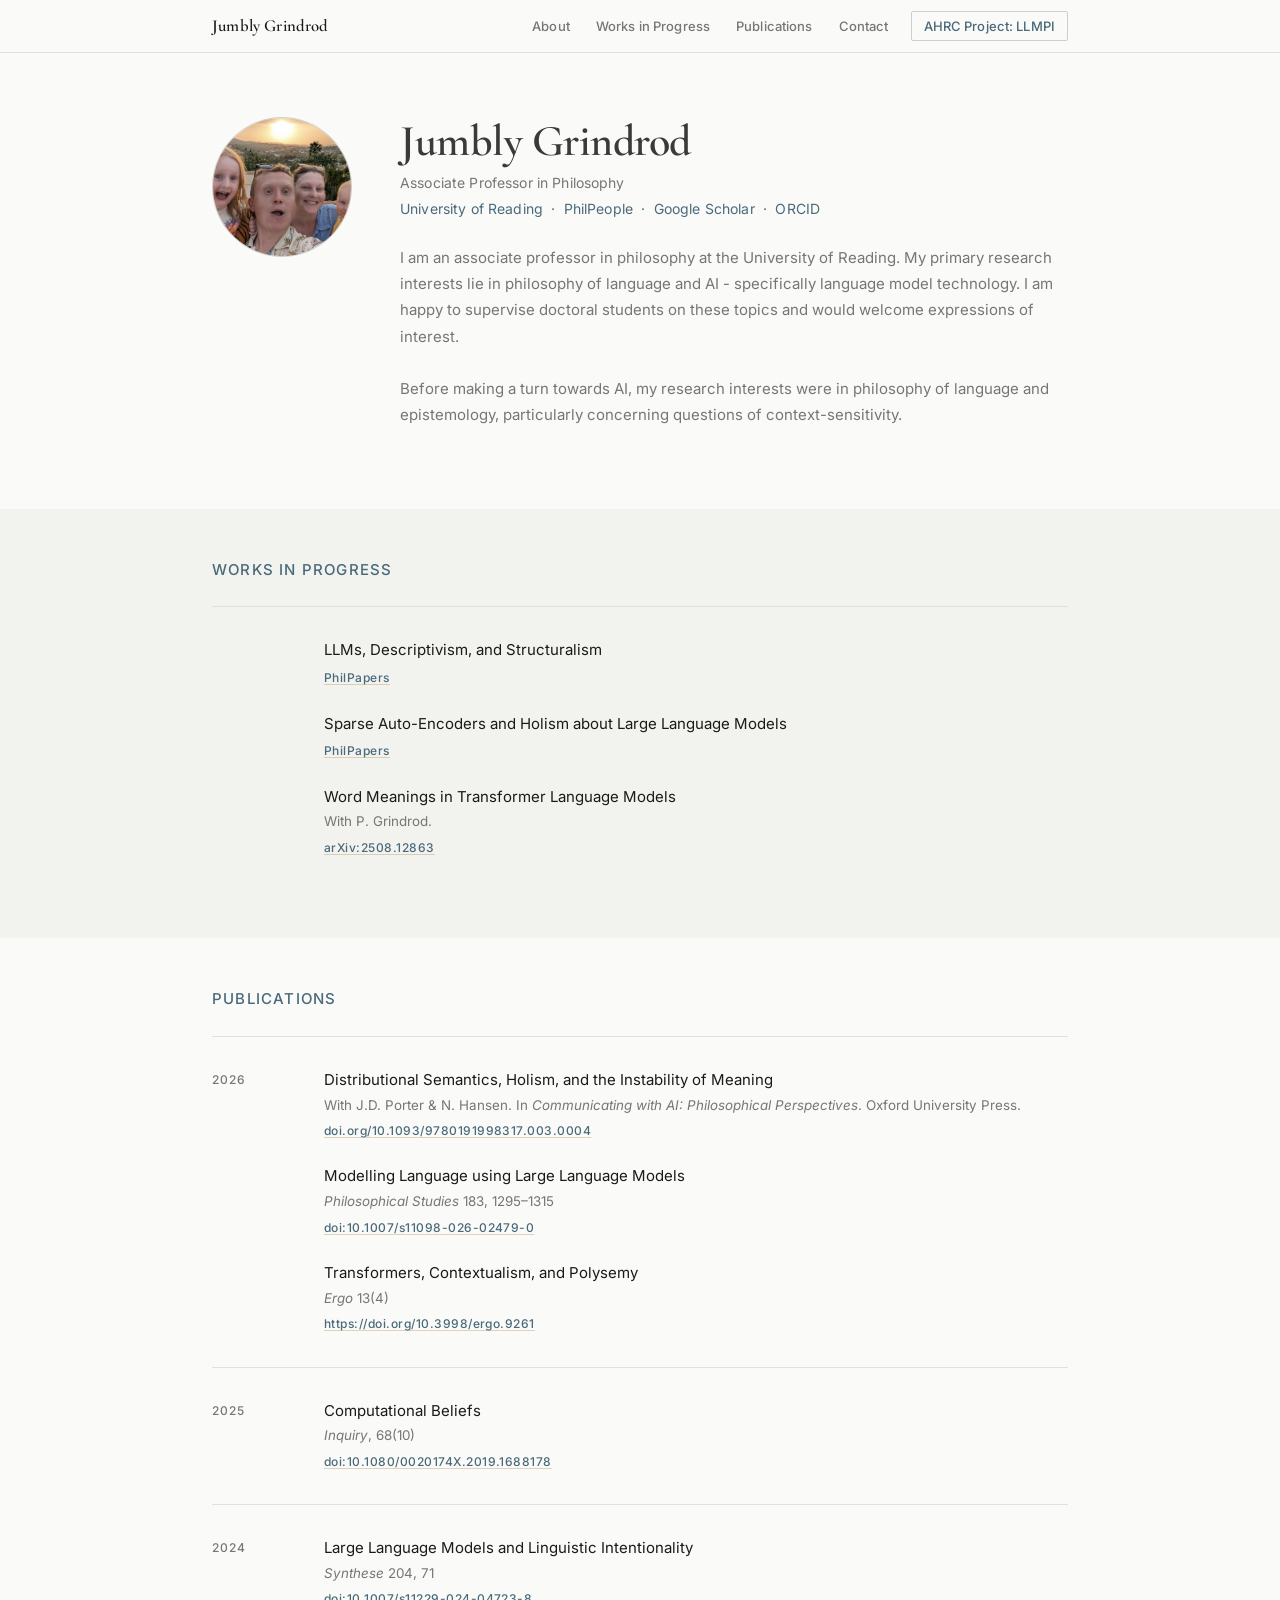
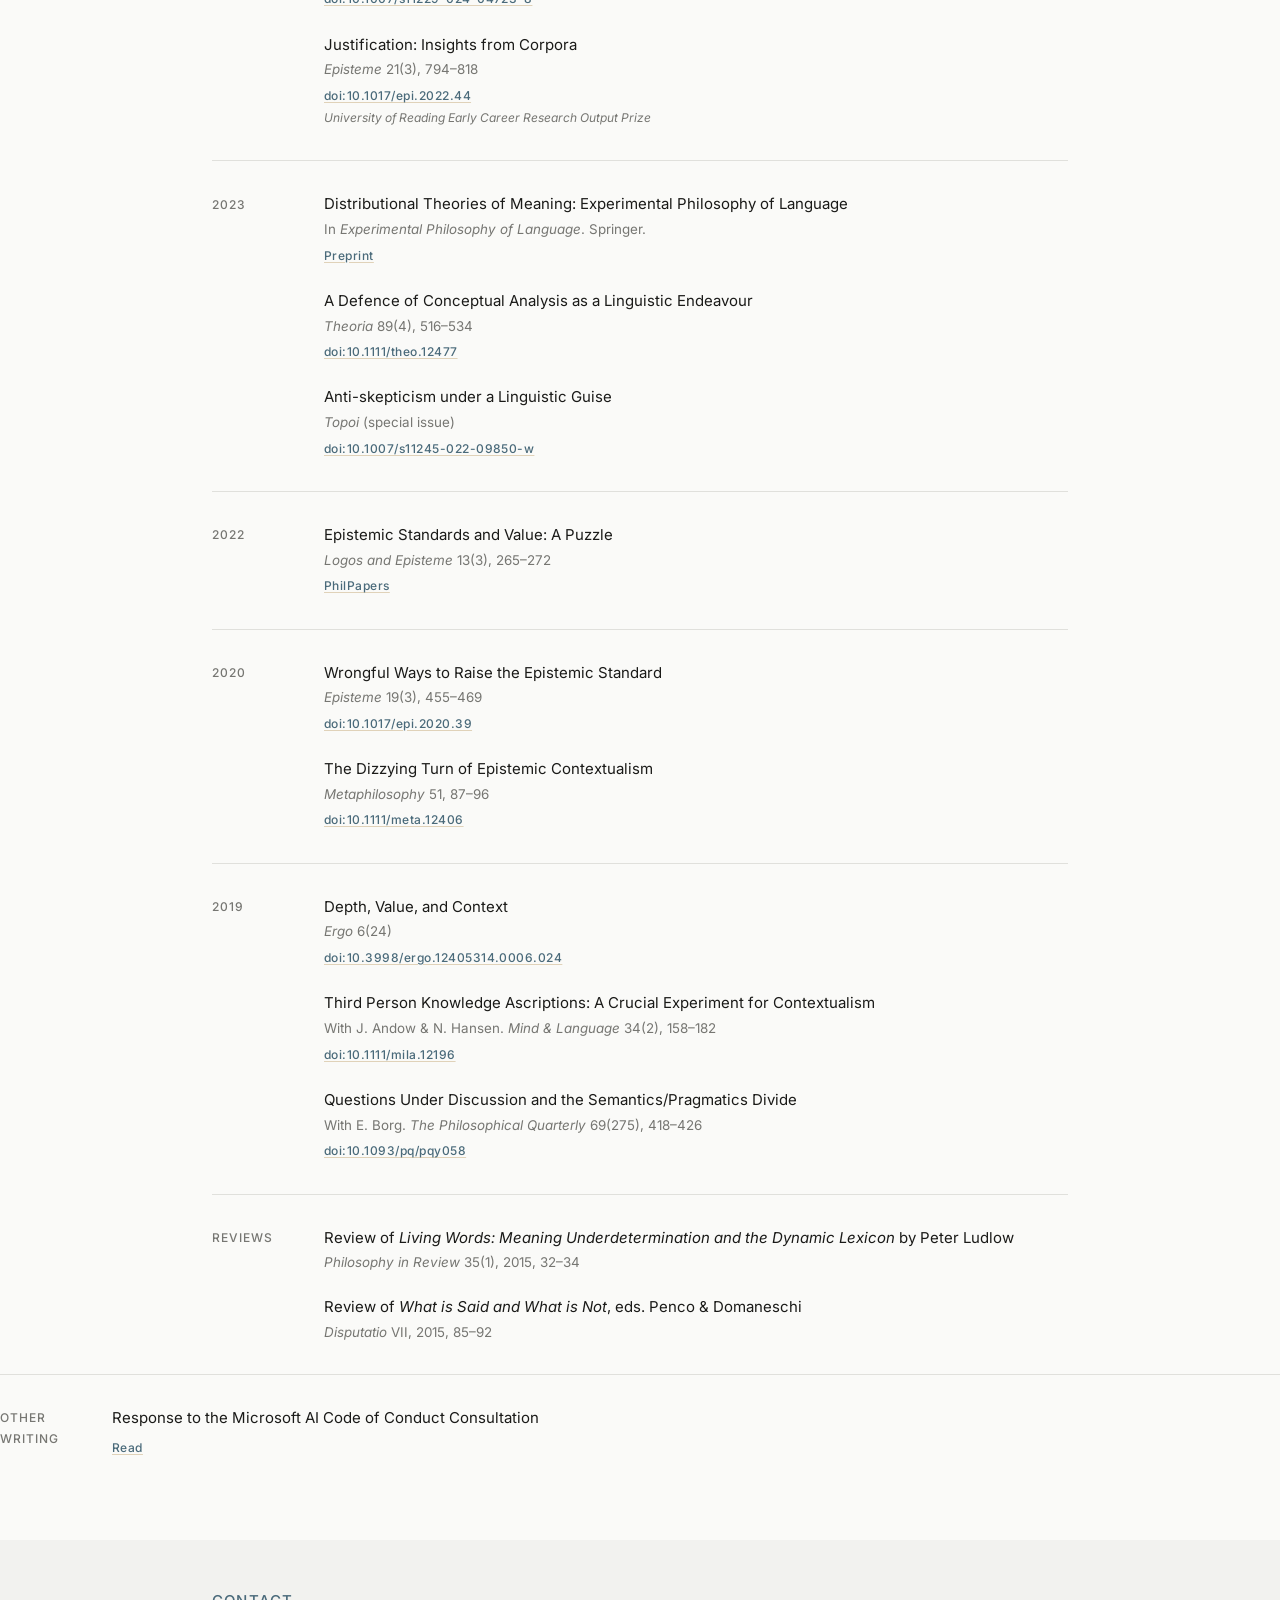
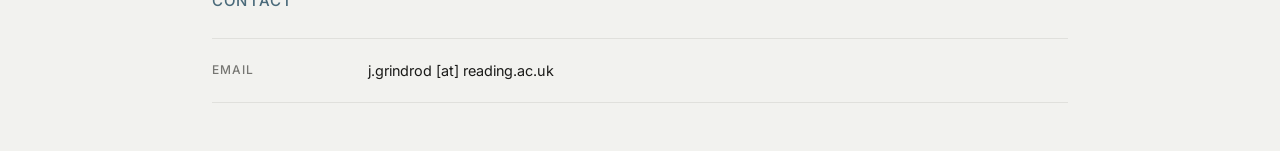
==== commit 825f99fa: "Refactor Other Writing section in index.html" ====
--- a/index.html
+++ b/index.html
@@ -349,31 +349,24 @@
 
       </div><!-- /pub-list -->
     </div>
+
+        <div class="pub-year-group">
+          <div class="pub-year">Other Writing</div>
+
+          <div class="pub-items">
+            <div class="pub-item">
+              <h3 class="pub-title">Response to the Microsoft AI Code of Conduct Consultation</h3>
+              <a class="pub-link" href="mai-code-of-conduct-response.html">Read</a>
+            </div>
+
+          </div>
+        </div>
+
+      </div><!-- /pub-list -->
+    </div>
+    
   </section>
 
-
-    <!-- OTHER WRITING -->
-  <section id="other-writing">
-    <div class="container">
-      <h2 class="section-eyebrow section-eyebrow-lg">Other Writing</h2>
-
-      <div class="pub-list">
-        <div class="pub-year-group">
-          <div class="pub-year">2026</div>
-          <div class="pub-items">
-
-            <div class="pub-item">
-              <h3 class="pub-title">Response to the Microsoft AI Code of Conduct Consultation</h3>
-              <div class="pub-links-row">
-                <a class="pub-link" href="mai-code-of-conduct-response.html">Read</a>
-              </div>
-            </div>
-
-          </div>
-        </div>
-      </div>
-    </div>
-  </section>
 
   <!-- CONTACT -->
   <section id="contact" class="alt">
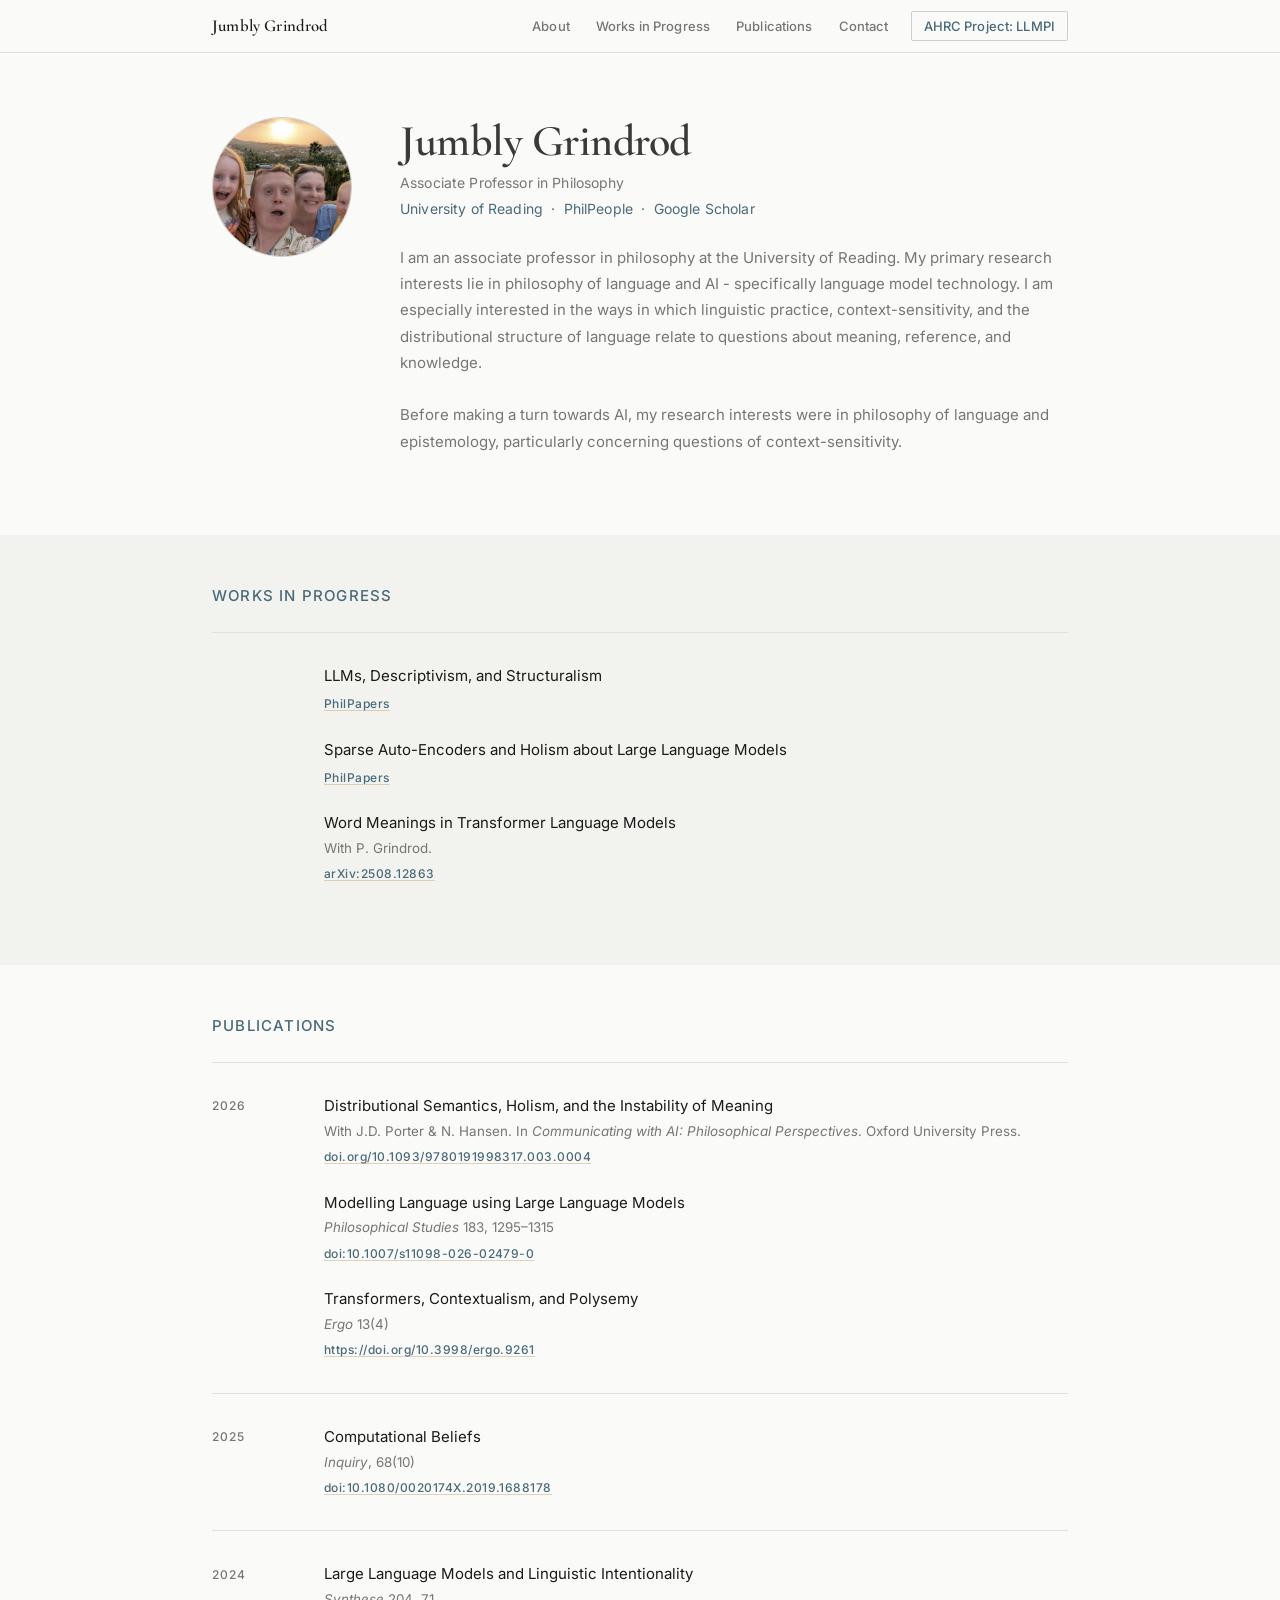
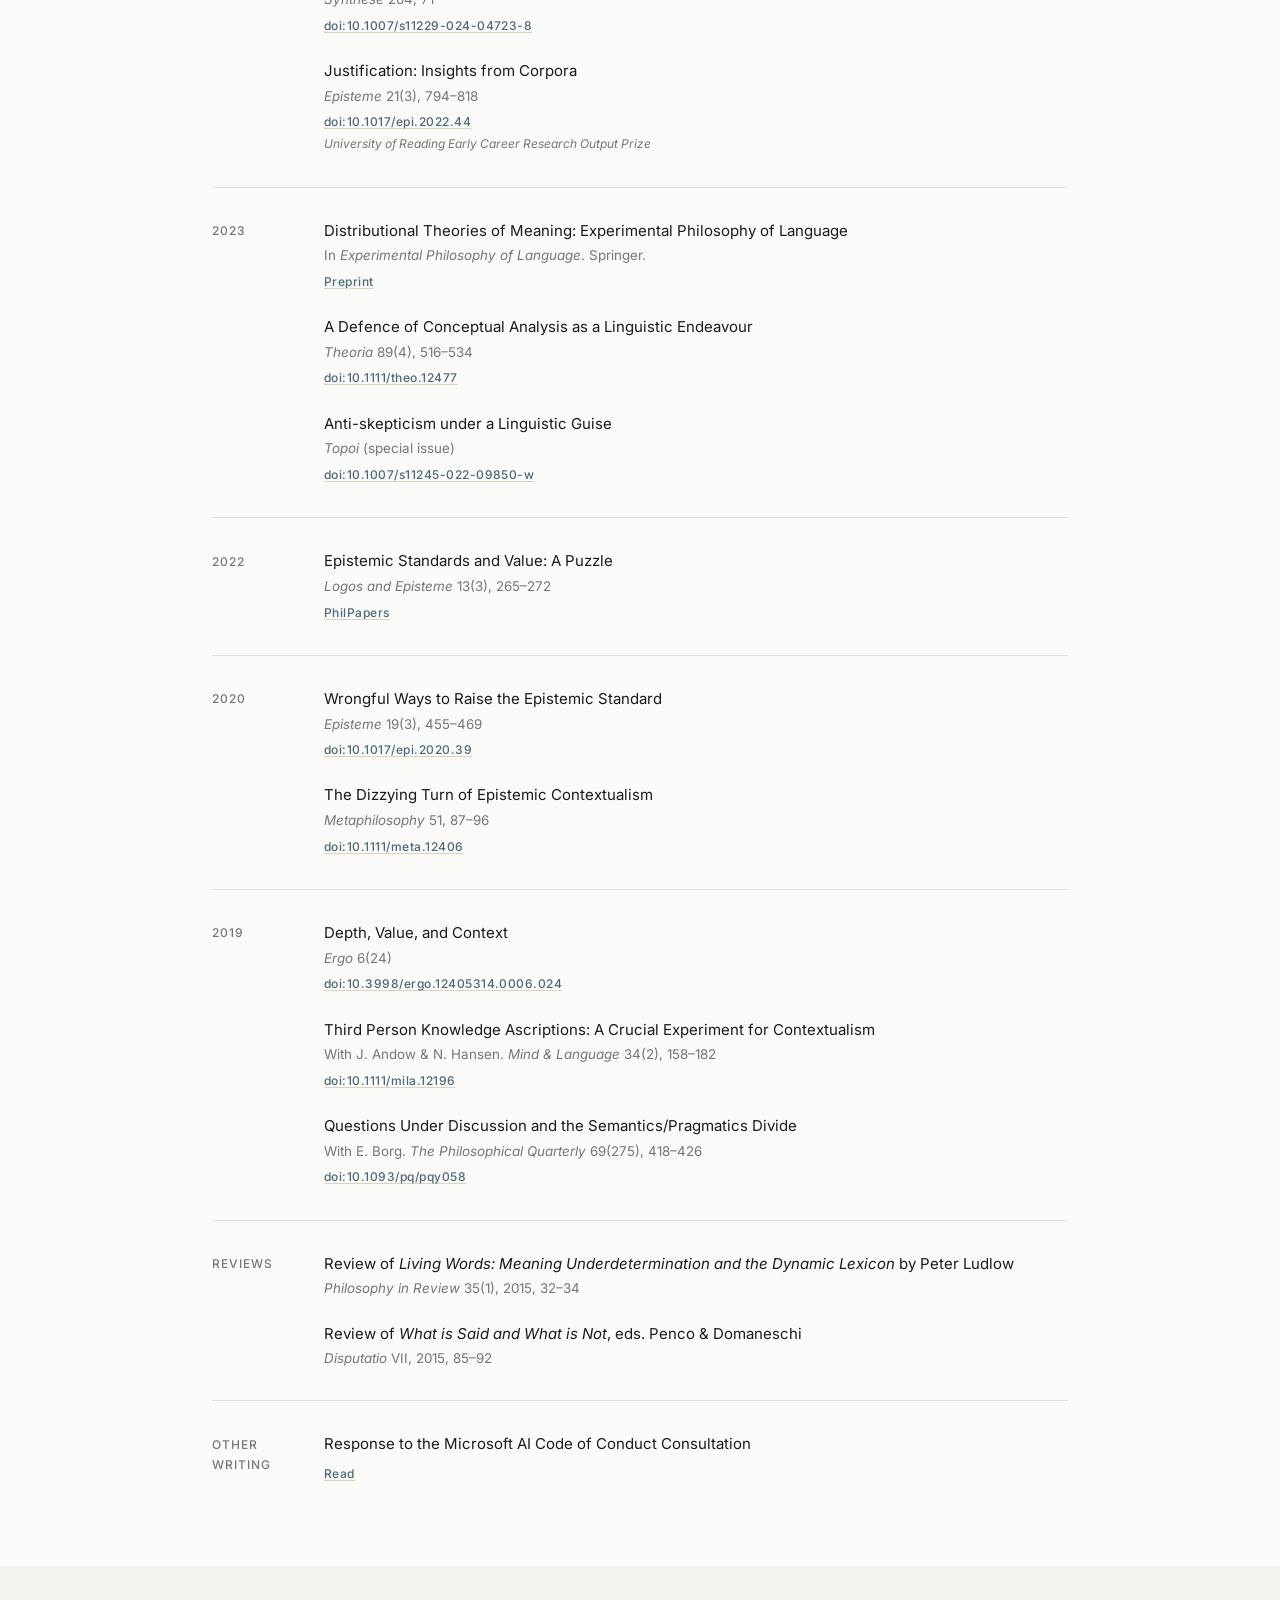
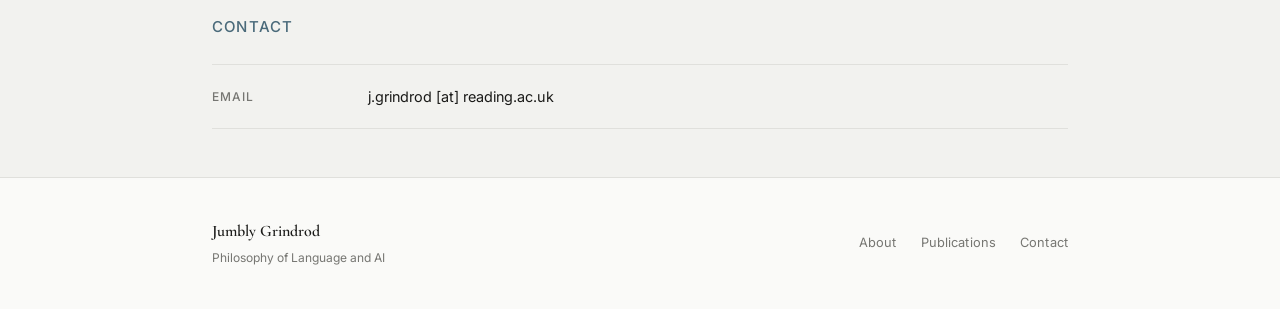
==== commit 6fdf9130: "Fix broken publication markup and improve the homepage structure for the GitHub Pages index page" ====
--- a/index.html
+++ b/index.html
@@ -86,15 +86,12 @@
         <div class="hero-body">
           <h1 class="hero-name">Jumbly Grindrod</h1>
           <p class="hero-role">Associate Professor in Philosophy</p>
-          <p class="hero-inst"><a href="https://www.reading.ac.uk/philosophy/philosophy-staff-profiles/dr-jumbly-grindrod" target="_blank" rel="noopener">University of Reading</a> &nbsp;·&nbsp; <a href="https://philpeople.org/profiles/jumbly-grindrod" target="_blank" rel="noopener">PhilPeople</a> &nbsp;·&nbsp; <a href="https://scholar.google.com/citations?user=oNNoUmoAAAAJ" target="_blank" rel="noopener">Google Scholar</a> &nbsp;·&nbsp; <a href="https://orcid.org/0000-0001-8684-974X" target="_blank" rel="noopener">ORCID</a></p>
+          <p class="hero-inst"><a href="https://www.reading.ac.uk/philosophy/philosophy-staff-profiles/dr-jumbly-grindrod" target="_blank" rel="noopener">University of Reading</a> &nbsp;·&nbsp; <a href="https://philpeople.org/profiles/jumbly-grindrod" target="_blank" rel="noopener">PhilPeople</a> &nbsp;·&nbsp; <a href="https://scholar.google.com/citations?user=oNNoUmoAAAAJ" target="_blank" rel="noopener">Google Scholar</a></p>
           <p class="hero-bio">
-            I am an associate professor in philosophy at the University of Reading. My primary research interests lie in philosophy of language and AI - specifically language model technology. I am happy to supervise doctoral students on these topics and would welcome expressions of interest. 
+            I am an associate professor in philosophy at the University of Reading. My primary research interests lie in philosophy of language and AI - specifically language model technology. I am especially interested in the ways in which linguistic practice, context-sensitivity, and the distributional structure of language relate to questions about meaning, reference, and knowledge.
             <br>
             <br>
-
-            Before making a turn towards AI, my research interests were in philosophy of language and epistemology, particularly concerning questions of context-sensitivity. 
-
-          
+            Before making a turn towards AI, my research interests were in philosophy of language and epistemology, particularly concerning questions of context-sensitivity.
           </p>
         </div>
       </div>
@@ -148,9 +145,8 @@
 
       <div class="pub-list">
 
-
         <!-- 2026 -->
-                <div class="pub-year-group">
+        <div class="pub-year-group">
           <div class="pub-year">2026</div>
           <div class="pub-items">
 
@@ -161,7 +157,7 @@
                 <a class="pub-link" href="https://academic.oup.com/book/63302/chapter/573018361" target="_blank" rel="noopener">doi.org/10.1093/9780191998317.003.0004</a>
               </div>
             </div>
-        
+
             <div class="pub-item">
               <h3 class="pub-title">Modelling Language using Large Language Models</h3>
               <div class="pub-venue"><em>Philosophical Studies</em> 183, 1295–1315</div>
@@ -181,10 +177,8 @@
           </div>
         </div>
 
-
         <!-- 2025-->
-
-                <div class="pub-year-group">
+        <div class="pub-year-group">
           <div class="pub-year">2025</div>
           <div class="pub-items">
 
@@ -297,7 +291,7 @@
         </div>
 
         <!-- 2019 -->
-      <div class="pub-year-group">
+        <div class="pub-year-group">
           <div class="pub-year">2019</div>
           <div class="pub-items">
 
@@ -347,9 +341,6 @@
           </div>
         </div>
 
-      </div><!-- /pub-list -->
-    </div>
-
         <div class="pub-year-group">
           <div class="pub-year">Other Writing</div>
 
@@ -358,15 +349,12 @@
               <h3 class="pub-title">Response to the Microsoft AI Code of Conduct Consultation</h3>
               <a class="pub-link" href="mai-code-of-conduct-response.html">Read</a>
             </div>
-
           </div>
         </div>
 
       </div><!-- /pub-list -->
     </div>
-    
   </section>
-
 
   <!-- CONTACT -->
   <section id="contact" class="alt">
@@ -386,7 +374,19 @@
     </div>
   </section>
 
-
+  <footer>
+    <div class="container footer-inner">
+      <div>
+        <div class="footer-name">Jumbly Grindrod</div>
+        <div class="footer-copy">Philosophy of Language and AI</div>
+      </div>
+      <div class="footer-links">
+        <a href="#about">About</a>
+        <a href="#publications">Publications</a>
+        <a href="#contact">Contact</a>
+      </div>
+    </div>
+  </footer>
 
 </body>
 </html>
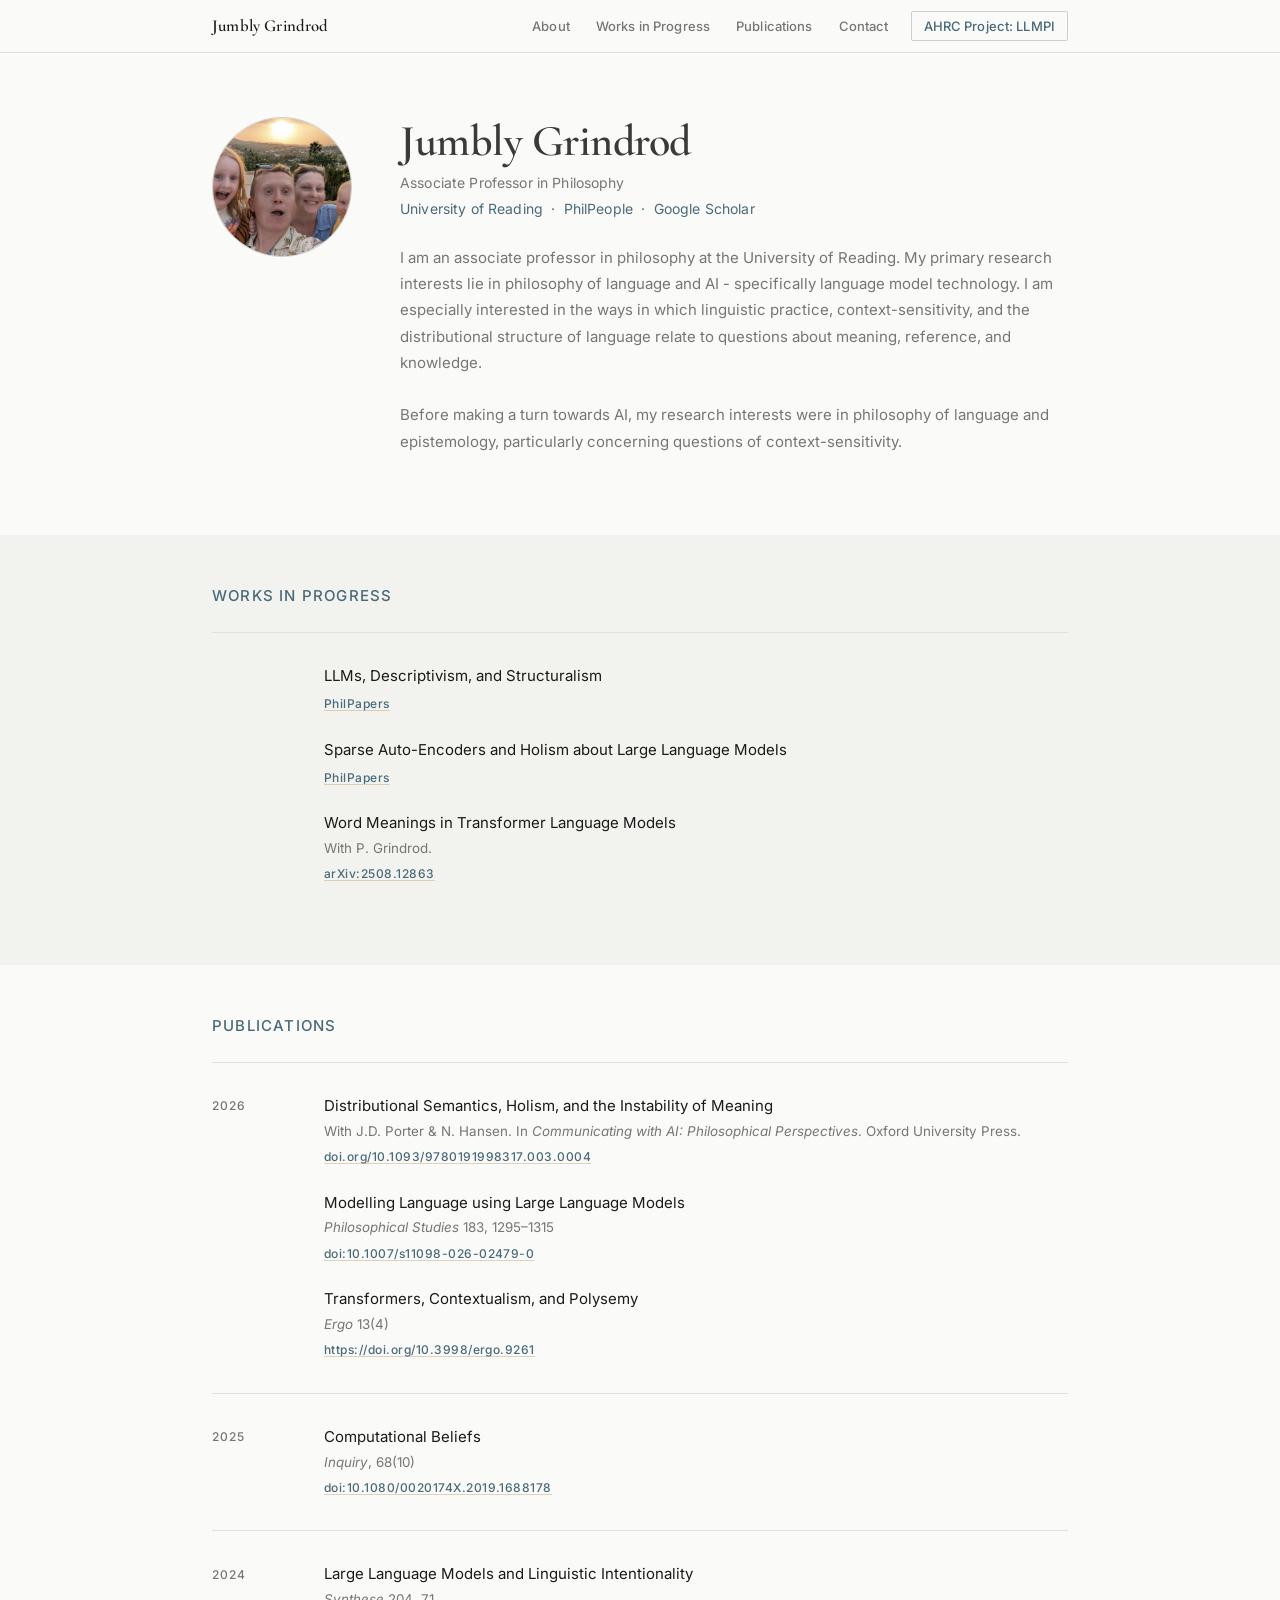
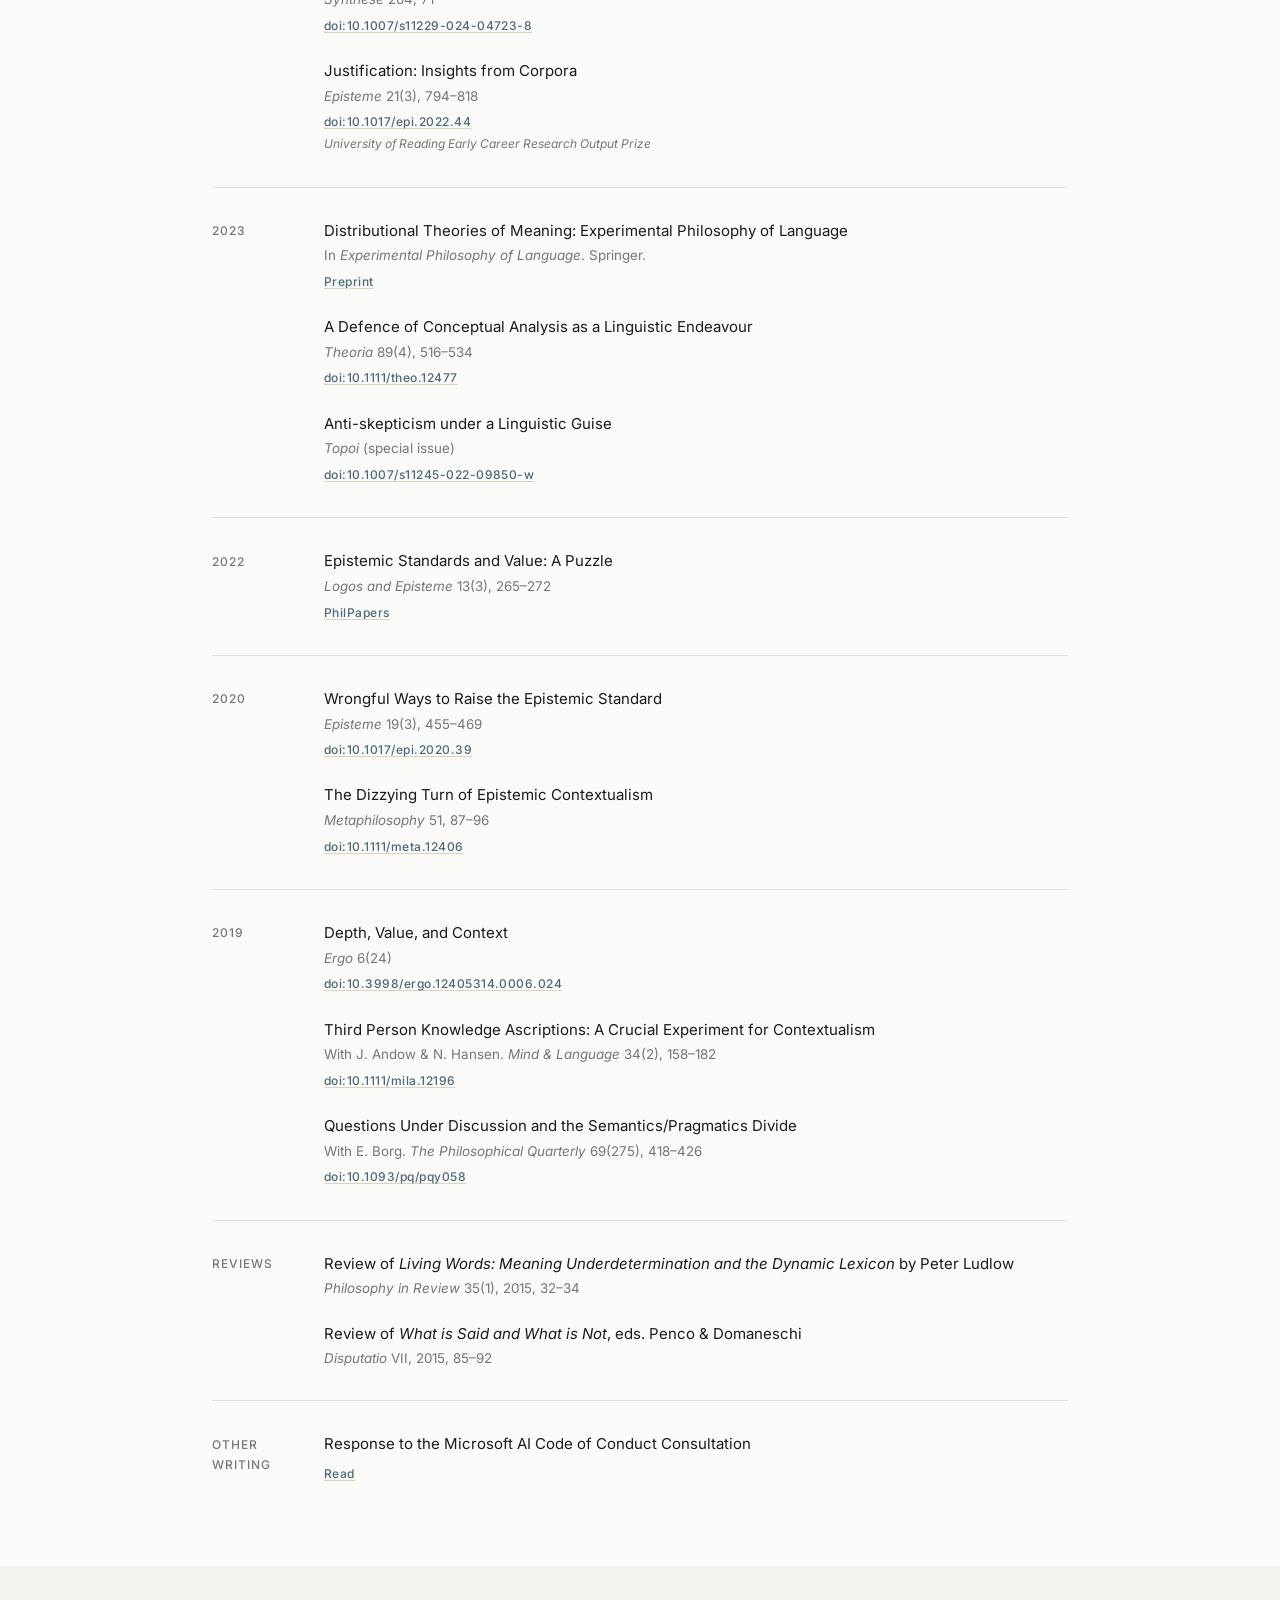
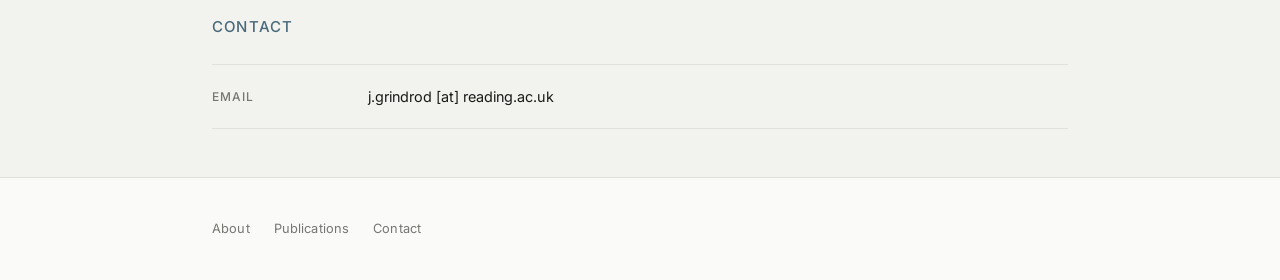
==== commit 920fdad7: "Remove footer name and philosophy sections Removed footer name and copy sections." ====
--- a/index.html
+++ b/index.html
@@ -376,10 +376,6 @@
 
   <footer>
     <div class="container footer-inner">
-      <div>
-        <div class="footer-name">Jumbly Grindrod</div>
-        <div class="footer-copy">Philosophy of Language and AI</div>
-      </div>
       <div class="footer-links">
         <a href="#about">About</a>
         <a href="#publications">Publications</a>
